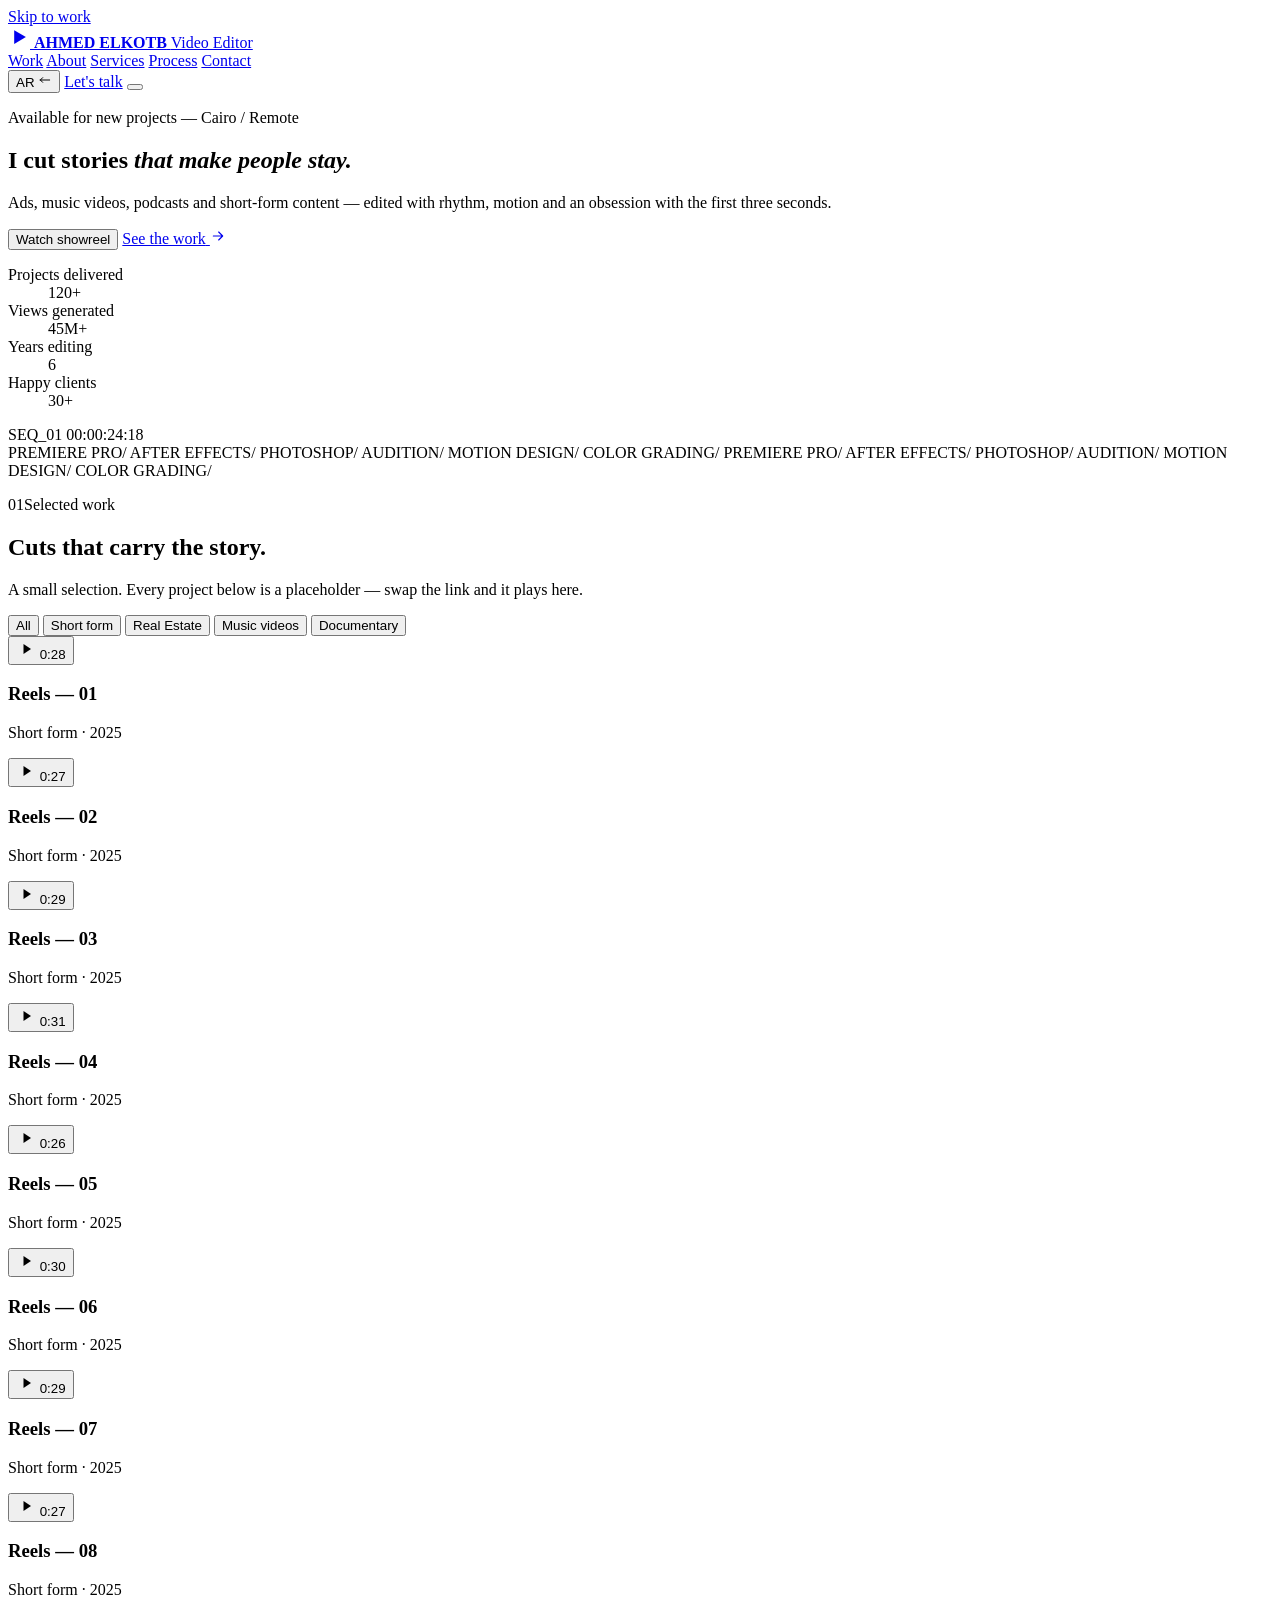
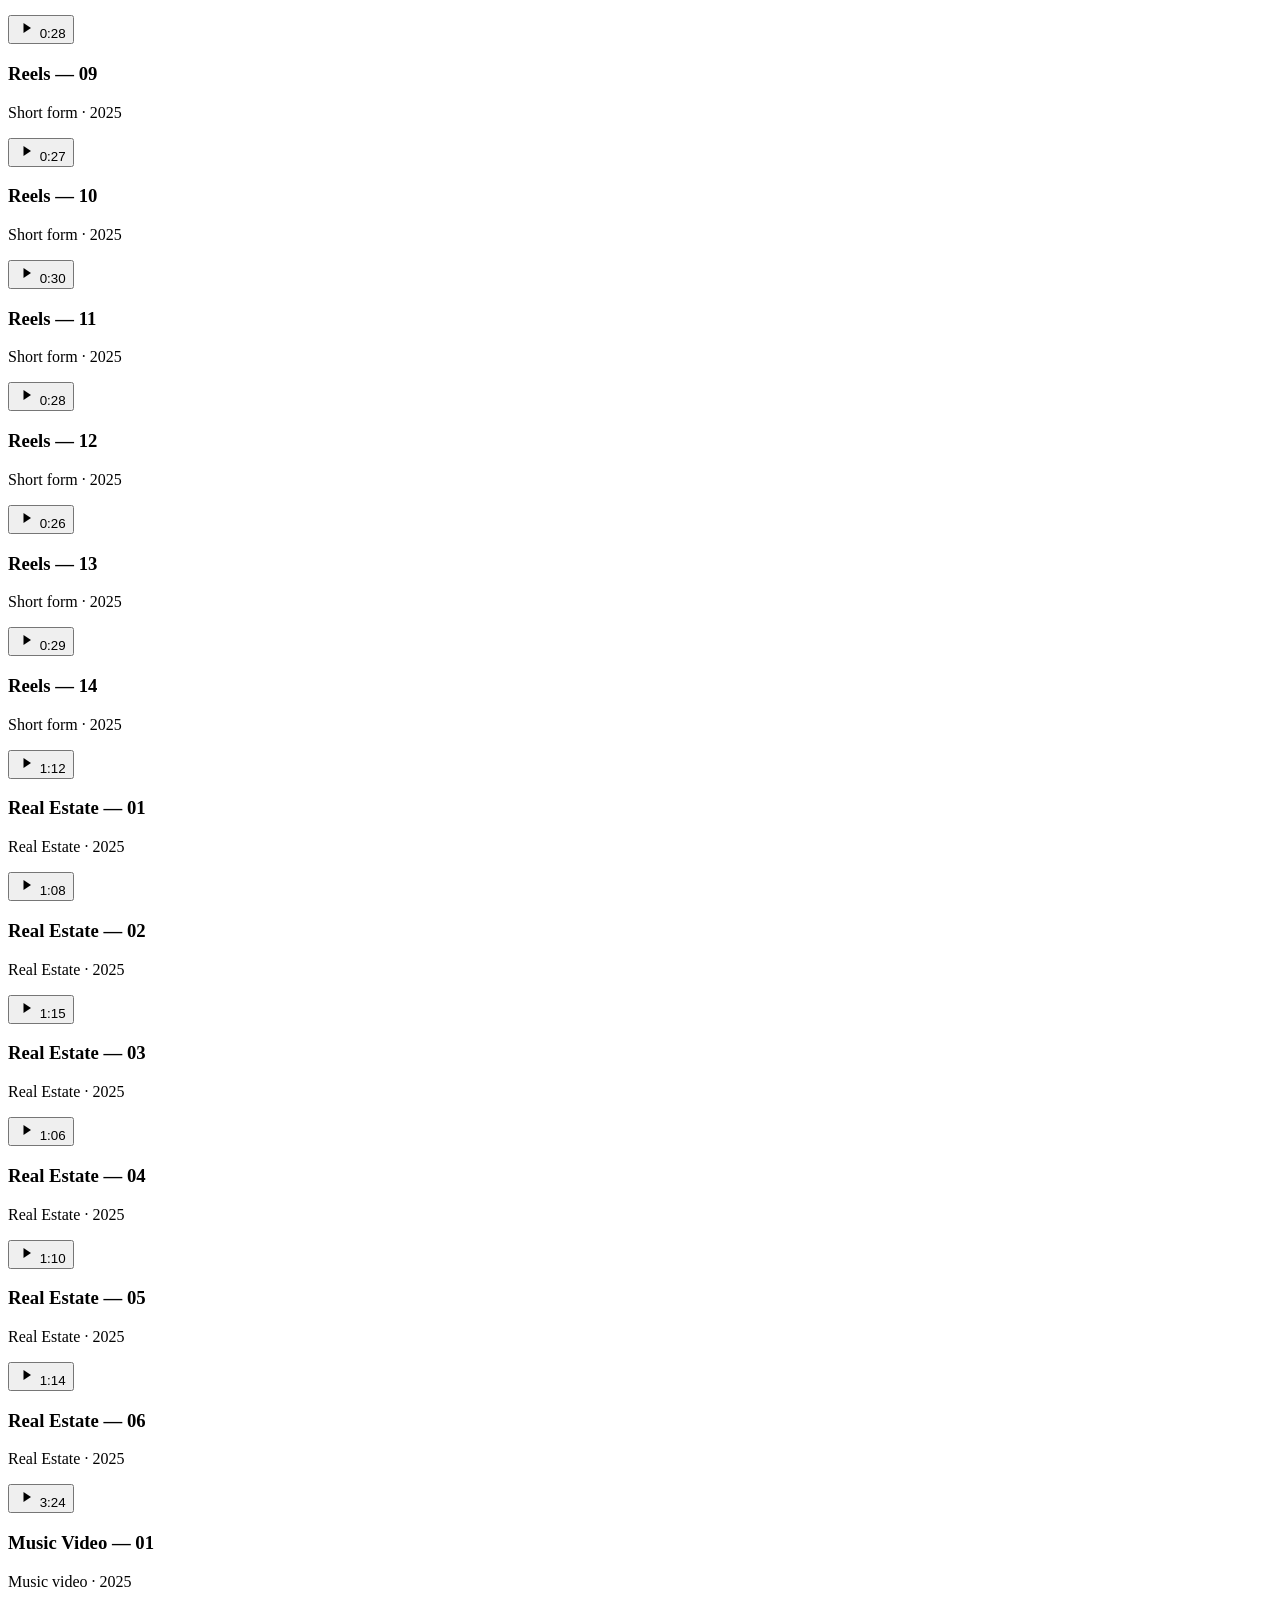
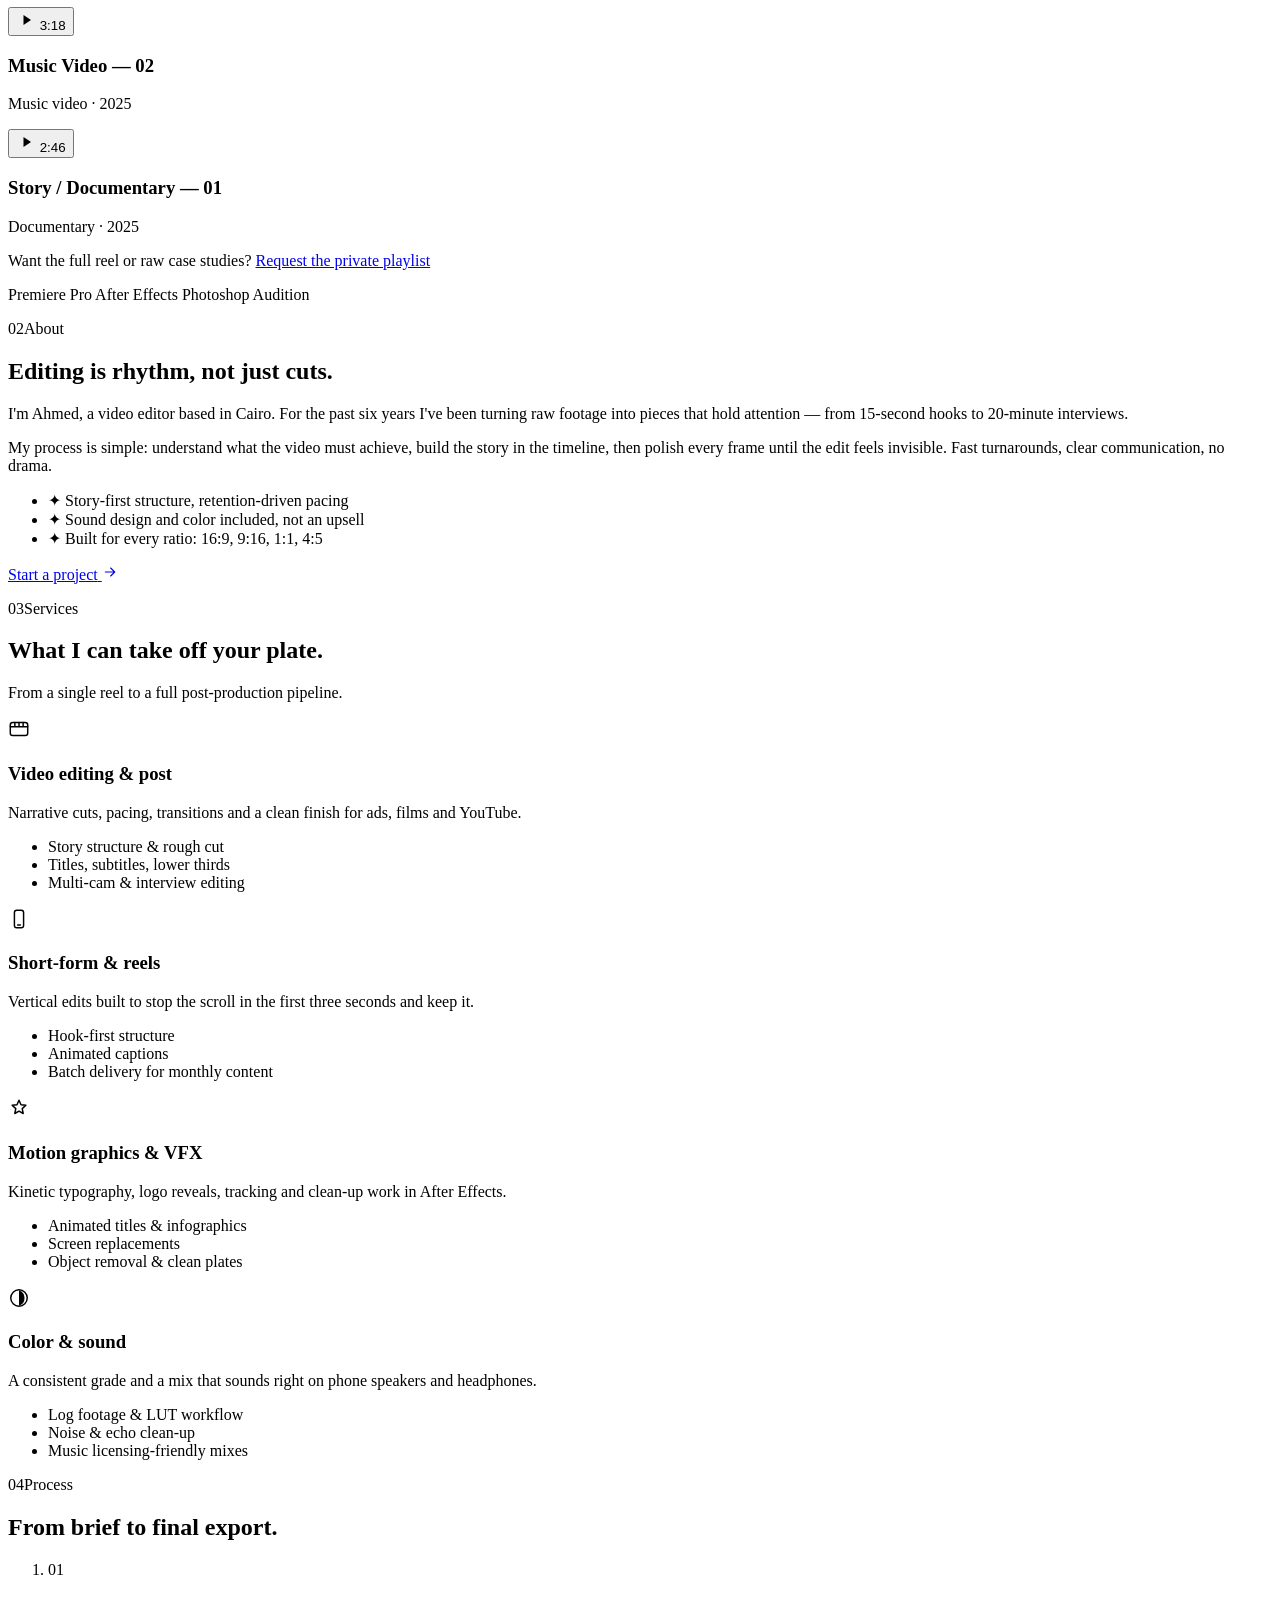
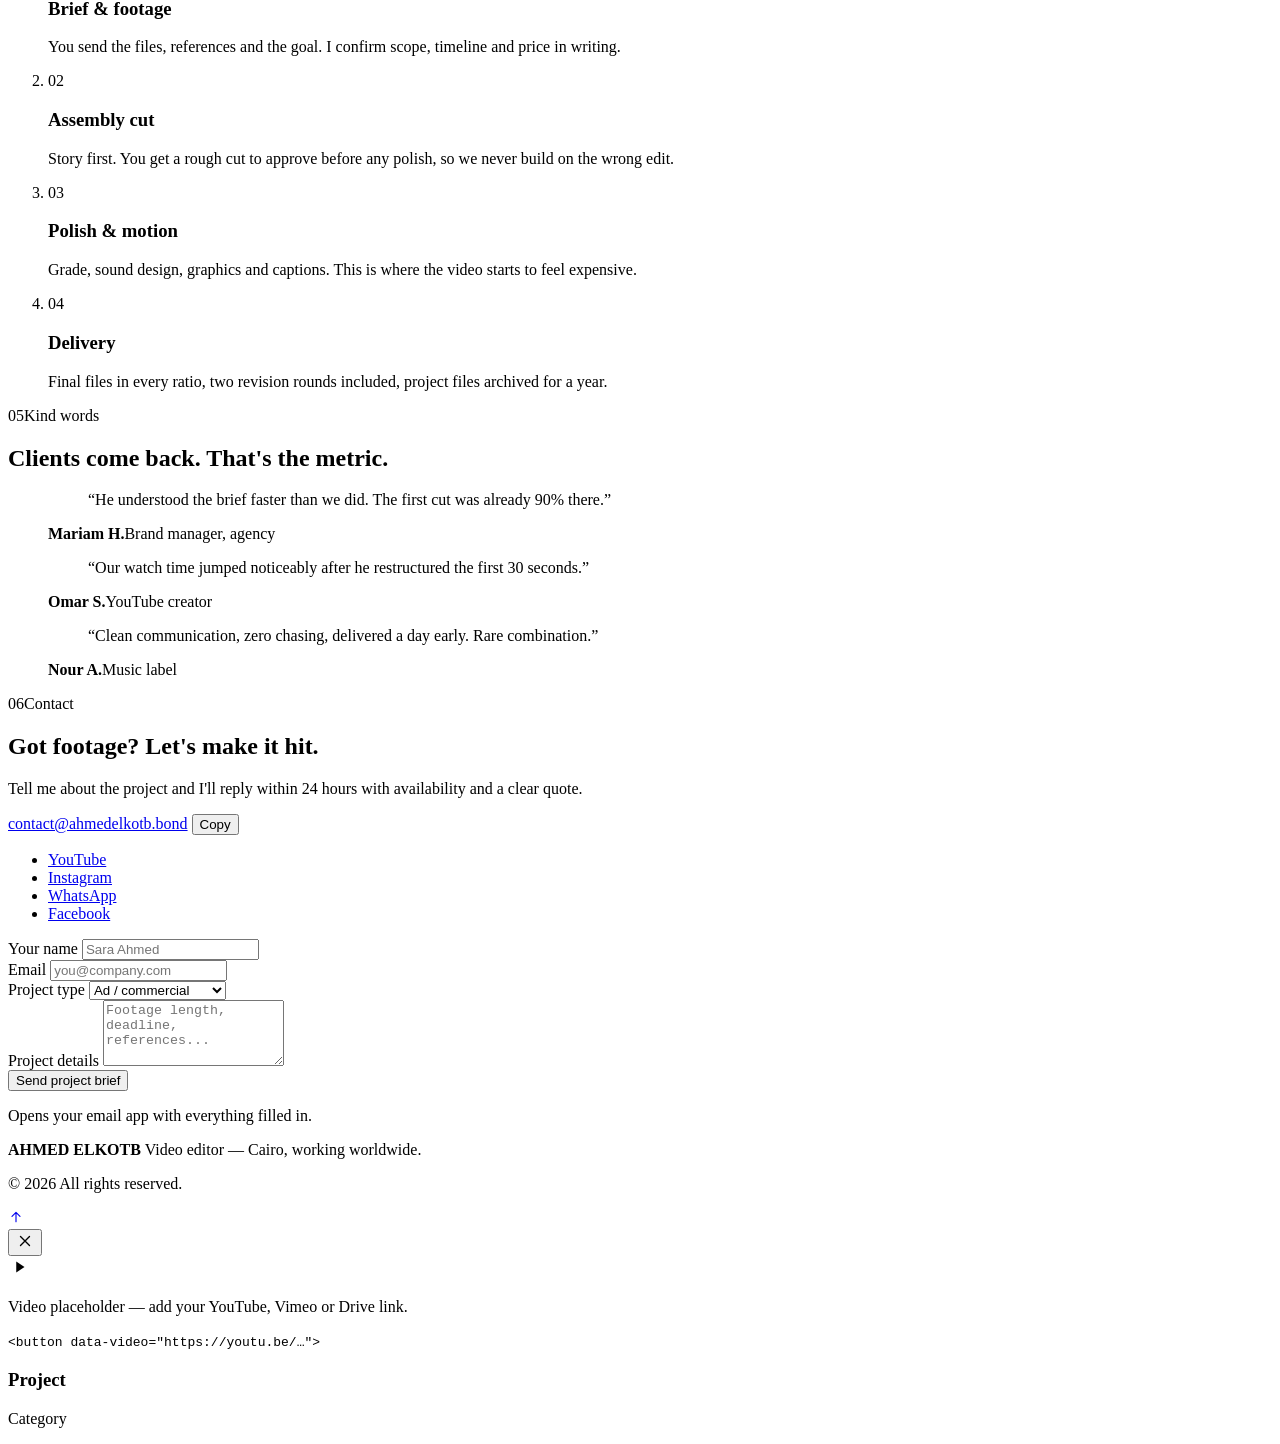
==== index.html @ 1f6d0479 "Add files via upload" ====
<!DOCTYPE html>
<html lang="en" dir="ltr">
<head>
<meta charset="UTF-8" />
<meta name="viewport" content="width=device-width, initial-scale=1" />
<title>Ahmed Elkotb — Video Editor</title>
<meta name="description" content="Portfolio of Ahmed Elkotb — video editor. Ads, music videos, podcasts and short-form content edited with rhythm and intention." />
<meta name="theme-color" content="#07070a" />

<meta property="og:type" content="website" />
<meta property="og:title" content="Ahmed Elkotb — Video Editor" />
<meta property="og:description" content="Ads, music videos, podcasts and short-form content edited with rhythm and intention." />
<meta property="og:image" content="assets/og-cover.png" />
<meta property="og:image:width" content="1200" />
<meta property="og:image:height" content="630" />
<meta name="twitter:card" content="summary_large_image" />

<link rel="icon" href="data:image/svg+xml,%3Csvg xmlns='http://www.w3.org/2000/svg' viewBox='0 0 64 64'%3E%3Crect width='64' height='64' rx='14' fill='%230b0b10'/%3E%3Cpath d='M25 18l20 14-20 14z' fill='%23ff5a1f'/%3E%3C/svg%3E" />

<link rel="preconnect" href="https://fonts.googleapis.com" />
<link rel="preconnect" href="https://fonts.gstatic.com" crossorigin />
<link href="https://fonts.googleapis.com/css2?family=Space+Grotesk:wght@400;500;600;700&family=Cairo:wght@400;600;700;900&display=swap" rel="stylesheet" />

<link rel="stylesheet" href="assets/styles.css" />
</head>
<body>

<!-- ambient layers -->
<div class="grain" aria-hidden="true"></div>
<div class="spotlight" id="spotlight" aria-hidden="true"></div>

<a class="skip-link" href="#work" data-i18n="a11y.skip">Skip to work</a>

<!-- ================= HEADER ================= -->
<header class="site-header" id="siteHeader">
  <div class="shell header-inner">
    <a href="#home" class="brand" aria-label="Ahmed Elkotb — home">
      <span class="brand__mark" aria-hidden="true">
        <svg viewBox="0 0 32 32" width="22" height="22"><path d="M9 6l17 10-17 10z" fill="currentColor"/></svg>
      </span>
      <span class="brand__text">
        <strong>AHMED ELKOTB</strong>
        <span data-i18n="brand.role">Video Editor</span>
      </span>
    </a>

    <nav class="site-nav" id="siteNav" aria-label="Main">
      <a href="#work" data-i18n="nav.work">Work</a>
      <a href="#about" data-i18n="nav.about">About</a>
      <a href="#services" data-i18n="nav.services">Services</a>
      <a href="#process" data-i18n="nav.process">Process</a>
      <a href="#contact" data-i18n="nav.contact">Contact</a>
    </nav>

    <div class="header-actions">
      <button class="lang-toggle" id="langToggle" type="button" aria-label="Switch language">
        <span class="lang-toggle__current">AR</span>
        <svg viewBox="0 0 24 24" width="14" height="14" aria-hidden="true"><path d="M4 12h16M4 12l4-4M4 12l4 4" fill="none" stroke="currentColor" stroke-width="1.7" stroke-linecap="round" stroke-linejoin="round"/></svg>
      </button>
      <a href="#contact" class="btn btn--sm btn--primary header-cta" data-i18n="nav.cta">Let's talk</a>
      <button class="menu-btn" id="menuBtn" type="button" aria-expanded="false" aria-controls="siteNav" aria-label="Menu">
        <span></span><span></span>
      </button>
    </div>
  </div>
</header>

<main>

<!-- ================= HERO ================= -->
<section class="hero" id="home">
  <div class="glow glow--a" aria-hidden="true"></div>
  <div class="glow glow--b" aria-hidden="true"></div>
  <div class="hero__grid" aria-hidden="true"></div>

  <div class="shell hero__inner">
    <p class="hero__badge" data-reveal>
      <span class="dot" aria-hidden="true"></span>
      <span data-i18n="hero.badge">Available for new projects — Cairo / Remote</span>
    </p>

    <h1 class="hero__title">
      <span class="line" data-reveal style="--d:60ms" data-i18n="hero.t1">I cut stories</span>
      <span class="line" data-reveal style="--d:160ms"><em class="grad" data-i18n="hero.t2">that make people stay.</em></span>
    </h1>

    <p class="hero__sub" data-reveal style="--d:260ms" data-i18n="hero.sub">
      Ads, music videos, podcasts and short-form content — edited with rhythm, motion and an obsession with the first three seconds.
    </p>

    <div class="hero__cta" data-reveal style="--d:340ms">
      <button class="btn btn--primary" type="button" data-open-reel data-i18n="hero.cta1">
        Watch showreel
      </button>
      <a href="#work" class="btn btn--ghost">
        <span data-i18n="hero.cta2">See the work</span>
        <svg viewBox="0 0 24 24" width="16" height="16" aria-hidden="true"><path d="M5 12h14M13 6l6 6-6 6" fill="none" stroke="currentColor" stroke-width="1.7" stroke-linecap="round" stroke-linejoin="round"/></svg>
      </a>
    </div>

    <dl class="stats" data-reveal style="--d:420ms">
      <div class="stat">
        <dt data-i18n="stats.projects">Projects delivered</dt>
        <dd>120+</dd>
      </div>
      <div class="stat">
        <dt data-i18n="stats.views">Views generated</dt>
        <dd>45M+</dd>
      </div>
      <div class="stat">
        <dt data-i18n="stats.years">Years editing</dt>
        <dd>6</dd>
      </div>
      <div class="stat">
        <dt data-i18n="stats.clients">Happy clients</dt>
        <dd>30+</dd>
      </div>
    </dl>
  </div>

  <!-- decorative timeline -->
  <div class="reel-strip" aria-hidden="true">
    <div class="reel-strip__head">
      <span class="reel-strip__dot"></span>
      <span>SEQ_01</span>
      <span class="reel-strip__time">00:00:24:18</span>
    </div>
    <div class="reel-strip__tracks">
      <div class="track">
        <span class="clip" style="--w:18%;--c:linear-gradient(90deg,#ff5a1f,#ff8a4c)"></span>
        <span class="clip" style="--w:12%;--c:linear-gradient(90deg,#2a2a33,#3a3a46)"></span>
        <span class="clip" style="--w:26%;--c:linear-gradient(90deg,#35e6ff,#2a7fff)"></span>
        <span class="clip" style="--w:9%;--c:linear-gradient(90deg,#3a3a46,#2a2a33)"></span>
        <span class="clip" style="--w:20%;--c:linear-gradient(90deg,#ff5a1f,#ffb08a)"></span>
      </div>
      <div class="track track--thin">
        <span class="clip" style="--w:34%;--c:rgba(255,255,255,.16)"></span>
        <span class="clip" style="--w:22%;--c:rgba(255,255,255,.08)"></span>
        <span class="clip" style="--w:30%;--c:rgba(255,255,255,.14)"></span>
      </div>
      <div class="playhead"></div>
    </div>
  </div>

  <div class="marquee" aria-hidden="true">
    <div class="marquee__track">
      <span>PREMIERE PRO</span><span class="sep">/</span>
      <span>AFTER EFFECTS</span><span class="sep">/</span>
      <span>PHOTOSHOP</span><span class="sep">/</span>
      <span>AUDITION</span><span class="sep">/</span>
      <span>MOTION DESIGN</span><span class="sep">/</span>
      <span>COLOR GRADING</span><span class="sep">/</span>
      <span>PREMIERE PRO</span><span class="sep">/</span>
      <span>AFTER EFFECTS</span><span class="sep">/</span>
      <span>PHOTOSHOP</span><span class="sep">/</span>
      <span>AUDITION</span><span class="sep">/</span>
      <span>MOTION DESIGN</span><span class="sep">/</span>
      <span>COLOR GRADING</span><span class="sep">/</span>
    </div>
  </div>
</section>

<!-- ================= WORK ================= -->
<section class="section" id="work">
  <div class="shell">
    <header class="section__head">
      <p class="eyebrow" data-reveal><span>01</span><span data-i18n="work.eyebrow">Selected work</span></p>
      <h2 class="section__title" data-reveal data-i18n="work.title">Cuts that carry the story.</h2>
      <p class="section__sub" data-reveal data-i18n="work.sub">
        A small selection. Every project below is a placeholder — swap the link and it plays here.
      </p>
    </header>

    <div class="filters" role="group" aria-label="Filter work" data-reveal>
      <button class="filter is-active" data-filter="all" aria-pressed="true" data-i18n="work.filter.all">All</button>
      <button class="filter" data-filter="short" aria-pressed="false" data-i18n="work.filter.short">Short form</button>
      <button class="filter" data-filter="ads" aria-pressed="false" data-i18n="work.filter.ads">Real Estate</button>
      <button class="filter" data-filter="music" aria-pressed="false" data-i18n="work.filter.music">Music videos</button>
      <button class="filter" data-filter="pod" aria-pressed="false" data-i18n="work.filter.pod">Documentary</button>
    </div>

    <div class="work-grid" id="workGrid">

      <article class="card" data-cat="short" data-reveal>
        <button class="card__media p4" type="button"
                data-open-video
                data-video="https://youtube.com/shorts/7fm2zatnq78"
                data-title-key="w4.title" data-cat-key="w4.cat" data-duration="0:28"
                aria-label="Play project">
          <span class="card__perf" aria-hidden="true"></span>
          <span class="card__play" aria-hidden="true">
            <svg viewBox="0 0 24 24" width="20" height="20"><path d="M9 6l9 6-9 6z" fill="currentColor"/></svg>
          </span>
          <span class="card__time">0:28</span>
        </button>
        <div class="card__body">
          <h3 data-i18n="w4.title">Reels — 01</h3>
          <p><span data-i18n="w4.cat">Short form</span> · 2025</p>
        </div>
      </article>

      <article class="card" data-cat="short" data-reveal>
        <button class="card__media p1" type="button"
                data-open-video
                data-video="https://youtube.com/shorts/IKEepfDUaXo"
                data-title-key="w5.title" data-cat-key="w5.cat" data-duration="0:27"
                aria-label="Play project">
          <span class="card__perf" aria-hidden="true"></span>
          <span class="card__play" aria-hidden="true">
            <svg viewBox="0 0 24 24" width="20" height="20"><path d="M9 6l9 6-9 6z" fill="currentColor"/></svg>
          </span>
          <span class="card__time">0:27</span>
        </button>
        <div class="card__body">
          <h3 data-i18n="w5.title">Reels — 02</h3>
          <p><span data-i18n="w5.cat">Short form</span> · 2025</p>
        </div>
      </article>

      <article class="card" data-cat="short" data-reveal>
        <button class="card__media p2" type="button"
                data-open-video
                data-video="https://youtube.com/shorts/M0tYHAXzVj4"
                data-title-key="w6.title" data-cat-key="w6.cat" data-duration="0:29"
                aria-label="Play project">
          <span class="card__perf" aria-hidden="true"></span>
          <span class="card__play" aria-hidden="true">
            <svg viewBox="0 0 24 24" width="20" height="20"><path d="M9 6l9 6-9 6z" fill="currentColor"/></svg>
          </span>
          <span class="card__time">0:29</span>
        </button>
        <div class="card__body">
          <h3 data-i18n="w6.title">Reels — 03</h3>
          <p><span data-i18n="w6.cat">Short form</span> · 2025</p>
        </div>
      </article>

      <article class="card" data-cat="short" data-reveal style="--d:0ms">
        <button class="card__media p3" type="button"
                data-open-video
                data-video="https://youtube.com/shorts/6KPJukLfh-o"
                data-title-key="w7.title" data-cat-key="w7.cat" data-duration="0:31"
                aria-label="Play project">
          <span class="card__perf" aria-hidden="true"></span>
          <span class="card__play" aria-hidden="true">
            <svg viewBox="0 0 24 24" width="20" height="20"><path d="M9 6l9 6-9 6z" fill="currentColor"/></svg>
          </span>
          <span class="card__time">0:31</span>
        </button>
        <div class="card__body">
          <h3 data-i18n="w7.title">Reels — 04</h3>
          <p><span data-i18n="w7.cat">Short form</span> · 2025</p>
        </div>
      </article>

      <article class="card" data-cat="short" data-reveal style="--d:40ms">
        <button class="card__media p5" type="button"
                data-open-video
                data-video="https://youtube.com/shorts/z0Wc16_cERI"
                data-title-key="w8.title" data-cat-key="w8.cat" data-duration="0:26"
                aria-label="Play project">
          <span class="card__perf" aria-hidden="true"></span>
          <span class="card__play" aria-hidden="true">
            <svg viewBox="0 0 24 24" width="20" height="20"><path d="M9 6l9 6-9 6z" fill="currentColor"/></svg>
          </span>
          <span class="card__time">0:26</span>
        </button>
        <div class="card__body">
          <h3 data-i18n="w8.title">Reels — 05</h3>
          <p><span data-i18n="w8.cat">Short form</span> · 2025</p>
        </div>
      </article>

      <article class="card" data-cat="short" data-reveal style="--d:80ms">
        <button class="card__media p6" type="button"
                data-open-video
                data-video="https://youtube.com/shorts/2pBuE3GHFC8"
                data-title-key="w9.title" data-cat-key="w9.cat" data-duration="0:30"
                aria-label="Play project">
          <span class="card__perf" aria-hidden="true"></span>
          <span class="card__play" aria-hidden="true">
            <svg viewBox="0 0 24 24" width="20" height="20"><path d="M9 6l9 6-9 6z" fill="currentColor"/></svg>
          </span>
          <span class="card__time">0:30</span>
        </button>
        <div class="card__body">
          <h3 data-i18n="w9.title">Reels — 06</h3>
          <p><span data-i18n="w9.cat">Short form</span> · 2025</p>
        </div>
      </article>

      <article class="card" data-cat="short" data-reveal style="--d:0ms">
        <button class="card__media p4" type="button"
                data-open-video
                data-video="https://youtube.com/shorts/SZSn0LHM3W4"
                data-title-key="w10.title" data-cat-key="w10.cat" data-duration="0:29"
                aria-label="Play project">
          <span class="card__perf" aria-hidden="true"></span>
          <span class="card__play" aria-hidden="true">
            <svg viewBox="0 0 24 24" width="20" height="20"><path d="M9 6l9 6-9 6z" fill="currentColor"/></svg>
          </span>
          <span class="card__time">0:29</span>
        </button>
        <div class="card__body">
          <h3 data-i18n="w10.title">Reels — 07</h3>
          <p><span data-i18n="w10.cat">Short form</span> · 2025</p>
        </div>
      </article>

      <article class="card" data-cat="short" data-reveal style="--d:40ms">
        <button class="card__media p1" type="button"
                data-open-video
                data-video="https://youtube.com/shorts/9vvmziuxYZE"
                data-title-key="w11.title" data-cat-key="w11.cat" data-duration="0:27"
                aria-label="Play project">
          <span class="card__perf" aria-hidden="true"></span>
          <span class="card__play" aria-hidden="true">
            <svg viewBox="0 0 24 24" width="20" height="20"><path d="M9 6l9 6-9 6z" fill="currentColor"/></svg>
          </span>
          <span class="card__time">0:27</span>
        </button>
        <div class="card__body">
          <h3 data-i18n="w11.title">Reels — 08</h3>
          <p><span data-i18n="w11.cat">Short form</span> · 2025</p>
        </div>
      </article>

      <article class="card" data-cat="short" data-reveal style="--d:80ms">
        <button class="card__media p2" type="button"
                data-open-video
                data-video="https://youtube.com/shorts/Beurs5v_zaw"
                data-title-key="w12.title" data-cat-key="w12.cat" data-duration="0:28"
                aria-label="Play project">
          <span class="card__perf" aria-hidden="true"></span>
          <span class="card__play" aria-hidden="true">
            <svg viewBox="0 0 24 24" width="20" height="20"><path d="M9 6l9 6-9 6z" fill="currentColor"/></svg>
          </span>
          <span class="card__time">0:28</span>
        </button>
        <div class="card__body">
          <h3 data-i18n="w12.title">Reels — 09</h3>
          <p><span data-i18n="w12.cat">Short form</span> · 2025</p>
        </div>
      </article>

      <article class="card" data-cat="short" data-reveal style="--d:0ms">
        <button class="card__media p3" type="button"
                data-open-video
                data-video="https://youtube.com/shorts/1i6YKyEMqYQ"
                data-title-key="w13.title" data-cat-key="w13.cat" data-duration="0:27"
                aria-label="Play project">
          <span class="card__perf" aria-hidden="true"></span>
          <span class="card__play" aria-hidden="true">
            <svg viewBox="0 0 24 24" width="20" height="20"><path d="M9 6l9 6-9 6z" fill="currentColor"/></svg>
          </span>
          <span class="card__time">0:27</span>
        </button>
        <div class="card__body">
          <h3 data-i18n="w13.title">Reels — 10</h3>
          <p><span data-i18n="w13.cat">Short form</span> · 2025</p>
        </div>
      </article>

      <article class="card" data-cat="short" data-reveal style="--d:40ms">
        <button class="card__media p5" type="button"
                data-open-video
                data-video="https://youtube.com/shorts/OUNqg6V-1dY"
                data-title-key="w14.title" data-cat-key="w14.cat" data-duration="0:30"
                aria-label="Play project">
          <span class="card__perf" aria-hidden="true"></span>
          <span class="card__play" aria-hidden="true">
            <svg viewBox="0 0 24 24" width="20" height="20"><path d="M9 6l9 6-9 6z" fill="currentColor"/></svg>
          </span>
          <span class="card__time">0:30</span>
        </button>
        <div class="card__body">
          <h3 data-i18n="w14.title">Reels — 11</h3>
          <p><span data-i18n="w14.cat">Short form</span> · 2025</p>
        </div>
      </article>

      <article class="card" data-cat="short" data-reveal style="--d:80ms">
        <button class="card__media p6" type="button"
                data-open-video
                data-video="https://youtube.com/shorts/6UfRbaIOGvo"
                data-title-key="w15.title" data-cat-key="w15.cat" data-duration="0:28"
                aria-label="Play project">
          <span class="card__perf" aria-hidden="true"></span>
          <span class="card__play" aria-hidden="true">
            <svg viewBox="0 0 24 24" width="20" height="20"><path d="M9 6l9 6-9 6z" fill="currentColor"/></svg>
          </span>
          <span class="card__time">0:28</span>
        </button>
        <div class="card__body">
          <h3 data-i18n="w15.title">Reels — 12</h3>
          <p><span data-i18n="w15.cat">Short form</span> · 2025</p>
        </div>
      </article>

      <article class="card" data-cat="short" data-reveal style="--d:0ms">
        <button class="card__media p4" type="button"
                data-open-video
                data-video="https://youtube.com/shorts/m_bk7VYSm6E"
                data-title-key="w16.title" data-cat-key="w16.cat" data-duration="0:26"
                aria-label="Play project">
          <span class="card__perf" aria-hidden="true"></span>
          <span class="card__play" aria-hidden="true">
            <svg viewBox="0 0 24 24" width="20" height="20"><path d="M9 6l9 6-9 6z" fill="currentColor"/></svg>
          </span>
          <span class="card__time">0:26</span>
        </button>
        <div class="card__body">
          <h3 data-i18n="w16.title">Reels — 13</h3>
          <p><span data-i18n="w16.cat">Short form</span> · 2025</p>
        </div>
      </article>

      <article class="card" data-cat="short" data-reveal style="--d:40ms">
        <button class="card__media p1" type="button"
                data-open-video
                data-video="https://youtube.com/shorts/nBewvt20Bv8"
                data-title-key="w17.title" data-cat-key="w17.cat" data-duration="0:29"
                aria-label="Play project">
          <span class="card__perf" aria-hidden="true"></span>
          <span class="card__play" aria-hidden="true">
            <svg viewBox="0 0 24 24" width="20" height="20"><path d="M9 6l9 6-9 6z" fill="currentColor"/></svg>
          </span>
          <span class="card__time">0:29</span>
        </button>
        <div class="card__body">
          <h3 data-i18n="w17.title">Reels — 14</h3>
          <p><span data-i18n="w17.cat">Short form</span> · 2025</p>
        </div>
      </article>

      <article class="card" data-cat="ads" data-reveal style="--d:120ms">
        <button class="card__media p2" type="button"
                data-open-video
                data-video="https://youtu.be/qnOgnyXI_Pc"
                data-title-key="w18.title" data-cat-key="w18.cat" data-duration="1:12"
                aria-label="Play project">
          <span class="card__perf" aria-hidden="true"></span>
          <span class="card__play" aria-hidden="true">
            <svg viewBox="0 0 24 24" width="20" height="20"><path d="M9 6l9 6-9 6z" fill="currentColor"/></svg>
          </span>
          <span class="card__time">1:12</span>
        </button>
        <div class="card__body">
          <h3 data-i18n="w18.title">Real Estate — 01</h3>
          <p><span data-i18n="w18.cat">Real Estate</span> · 2025</p>
        </div>
      </article>

      <article class="card" data-cat="ads" data-reveal>
        <button class="card__media p5" type="button"
                data-open-video
                data-video="https://youtu.be/n0ysHDA-LVY"
                data-title-key="w19.title" data-cat-key="w19.cat" data-duration="1:08"
                aria-label="Play project">
          <span class="card__perf" aria-hidden="true"></span>
          <span class="card__play" aria-hidden="true">
            <svg viewBox="0 0 24 24" width="20" height="20"><path d="M9 6l9 6-9 6z" fill="currentColor"/></svg>
          </span>
          <span class="card__time">1:08</span>
        </button>
        <div class="card__body">
          <h3 data-i18n="w19.title">Real Estate — 02</h3>
          <p><span data-i18n="w19.cat">Real Estate</span> · 2025</p>
        </div>
      </article>

      <article class="card" data-cat="ads" data-reveal style="--d:60ms">
        <button class="card__media p6" type="button"
                data-open-video
                data-video="https://youtu.be/GnjTvH4Y6xU"
                data-title-key="w20.title" data-cat-key="w20.cat" data-duration="1:15"
                aria-label="Play project">
          <span class="card__perf" aria-hidden="true"></span>
          <span class="card__play" aria-hidden="true">
            <svg viewBox="0 0 24 24" width="20" height="20"><path d="M9 6l9 6-9 6z" fill="currentColor"/></svg>
          </span>
          <span class="card__time">1:15</span>
        </button>
        <div class="card__body">
          <h3 data-i18n="w20.title">Real Estate — 03</h3>
          <p><span data-i18n="w20.cat">Real Estate</span> · 2025</p>
        </div>
      </article>

      <article class="card" data-cat="ads" data-reveal style="--d:120ms">
        <button class="card__media p3" type="button"
                data-open-video
                data-video="https://youtu.be/zARVr21b_B0"
                data-title-key="w21.title" data-cat-key="w21.cat" data-duration="1:06"
                aria-label="Play project">
          <span class="card__perf" aria-hidden="true"></span>
          <span class="card__play" aria-hidden="true">
            <svg viewBox="0 0 24 24" width="20" height="20"><path d="M9 6l9 6-9 6z" fill="currentColor"/></svg>
          </span>
          <span class="card__time">1:06</span>
        </button>
        <div class="card__body">
          <h3 data-i18n="w21.title">Real Estate — 04</h3>
          <p><span data-i18n="w21.cat">Real Estate</span> · 2025</p>
        </div>
      </article>

      <article class="card" data-cat="ads" data-reveal>
        <button class="card__media p1" type="button"
                data-open-video
                data-video="https://youtu.be/EussGkYmZRE"
                data-title-key="w22.title" data-cat-key="w22.cat" data-duration="1:10"
                aria-label="Play project">
          <span class="card__perf" aria-hidden="true"></span>
          <span class="card__play" aria-hidden="true">
            <svg viewBox="0 0 24 24" width="20" height="20"><path d="M9 6l9 6-9 6z" fill="currentColor"/></svg>
          </span>
          <span class="card__time">1:10</span>
        </button>
        <div class="card__body">
          <h3 data-i18n="w22.title">Real Estate — 05</h3>
          <p><span data-i18n="w22.cat">Real Estate</span> · 2025</p>
        </div>
      </article>

      <article class="card" data-cat="ads" data-reveal style="--d:60ms">
        <button class="card__media p2" type="button"
                data-open-video
                data-video="https://youtu.be/9Q-VFnlKj4k"
                data-title-key="w23.title" data-cat-key="w23.cat" data-duration="1:14"
                aria-label="Play project">
          <span class="card__perf" aria-hidden="true"></span>
          <span class="card__play" aria-hidden="true">
            <svg viewBox="0 0 24 24" width="20" height="20"><path d="M9 6l9 6-9 6z" fill="currentColor"/></svg>
          </span>
          <span class="card__time">1:14</span>
        </button>
        <div class="card__body">
          <h3 data-i18n="w23.title">Real Estate — 06</h3>
          <p><span data-i18n="w23.cat">Real Estate</span> · 2025</p>
        </div>
      </article>

      <article class="card" data-cat="music" data-reveal style="--d:120ms">
        <button class="card__media p5" type="button"
                data-open-video
                data-video="https://youtu.be/aKLm9KH7SA4"
                data-title-key="w24.title" data-cat-key="w24.cat" data-duration="3:24"
                aria-label="Play project">
          <span class="card__perf" aria-hidden="true"></span>
          <span class="card__play" aria-hidden="true">
            <svg viewBox="0 0 24 24" width="20" height="20"><path d="M9 6l9 6-9 6z" fill="currentColor"/></svg>
          </span>
          <span class="card__time">3:24</span>
        </button>
        <div class="card__body">
          <h3 data-i18n="w24.title">Music Video — 01</h3>
          <p><span data-i18n="w24.cat">Music video</span> · 2025</p>
        </div>
      </article>

      <article class="card" data-cat="music" data-reveal>
        <button class="card__media p6" type="button"
                data-open-video
                data-video="https://youtu.be/REU_ThPyuhE"
                data-title-key="w25.title" data-cat-key="w25.cat" data-duration="3:18"
                aria-label="Play project">
          <span class="card__perf" aria-hidden="true"></span>
          <span class="card__play" aria-hidden="true">
            <svg viewBox="0 0 24 24" width="20" height="20"><path d="M9 6l9 6-9 6z" fill="currentColor"/></svg>
          </span>
          <span class="card__time">3:18</span>
        </button>
        <div class="card__body">
          <h3 data-i18n="w25.title">Music Video — 02</h3>
          <p><span data-i18n="w25.cat">Music video</span> · 2025</p>
        </div>
      </article>

      <article class="card" data-cat="pod" data-reveal style="--d:60ms">
        <button class="card__media p3" type="button"
                data-open-video
                data-video="https://youtu.be/lhIZlzmnLRc"
                data-title-key="w26.title" data-cat-key="w26.cat" data-duration="2:46"
                aria-label="Play project">
          <span class="card__perf" aria-hidden="true"></span>
          <span class="card__play" aria-hidden="true">
            <svg viewBox="0 0 24 24" width="20" height="20"><path d="M9 6l9 6-9 6z" fill="currentColor"/></svg>
          </span>
          <span class="card__time">2:46</span>
        </button>
        <div class="card__body">
          <h3 data-i18n="w26.title">Story / Documentary — 01</h3>
          <p><span data-i18n="w26.cat">Documentary</span> · 2025</p>
        </div>
      </article>

    </div>

    <p class="work-note" data-reveal>
      <span data-i18n="work.note">Want the full reel or raw case studies?</span>
      <a href="#contact" data-i18n="work.noteLink">Request the private playlist</a>
    </p>
  </div>
</section>

<!-- ================= ABOUT ================= -->
<section class="section section--about" id="about">
  <div class="shell about">
    <div class="about__visual" data-reveal>
      <div class="portrait">
        <span class="portrait__frame" aria-hidden="true"></span>
      </div>
      <div class="about__tags">
        <span>Premiere Pro</span>
        <span>After Effects</span>
        <span>Photoshop</span>
        <span>Audition</span>
      </div>
    </div>

    <div class="about__copy">
      <p class="eyebrow" data-reveal><span>02</span><span data-i18n="about.eyebrow">About</span></p>
      <h2 class="section__title" data-reveal data-i18n="about.title">Editing is rhythm, not just cuts.</h2>
      <p data-reveal data-i18n="about.p1">
        I'm Ahmed, a video editor based in Cairo. For the past six years I've been turning raw footage into
        pieces that hold attention — from 15-second hooks to 20-minute interviews.
      </p>
      <p data-reveal data-i18n="about.p2">
        My process is simple: understand what the video must achieve, build the story in the timeline, then
        polish every frame until the edit feels invisible. Fast turnarounds, clear communication, no drama.
      </p>

      <ul class="about__list" data-reveal>
        <li><span aria-hidden="true">✦</span> <span data-i18n="about.li1">Story-first structure, retention-driven pacing</span></li>
        <li><span aria-hidden="true">✦</span> <span data-i18n="about.li2">Sound design and color included, not an upsell</span></li>
        <li><span aria-hidden="true">✦</span> <span data-i18n="about.li3">Built for every ratio: 16:9, 9:16, 1:1, 4:5</span></li>
      </ul>

      <a href="#contact" class="btn btn--ghost" data-reveal>
        <span data-i18n="about.cta">Start a project</span>
        <svg viewBox="0 0 24 24" width="16" height="16" aria-hidden="true"><path d="M5 12h14M13 6l6 6-6 6" fill="none" stroke="currentColor" stroke-width="1.7" stroke-linecap="round" stroke-linejoin="round"/></svg>
      </a>
    </div>
  </div>
</section>

<!-- ================= SERVICES ================= -->
<section class="section" id="services">
  <div class="shell">
    <header class="section__head">
      <p class="eyebrow" data-reveal><span>03</span><span data-i18n="services.eyebrow">Services</span></p>
      <h2 class="section__title" data-reveal data-i18n="services.title">What I can take off your plate.</h2>
      <p class="section__sub" data-reveal data-i18n="services.sub">From a single reel to a full post-production pipeline.</p>
    </header>

    <div class="services">
      <article class="service" data-reveal>
        <span class="service__icon" aria-hidden="true">
          <svg viewBox="0 0 24 24" width="22" height="22" fill="none" stroke="currentColor" stroke-width="1.6" stroke-linecap="round" stroke-linejoin="round"><rect x="2.5" y="5" width="19" height="14" rx="2.5"/><path d="M2.5 9.5h19M7.5 5v4.5M12 5v4.5M16.5 5v4.5"/></svg>
        </span>
        <h3 data-i18n="sv1.title">Video editing &amp; post</h3>
        <p data-i18n="sv1.desc">Narrative cuts, pacing, transitions and a clean finish for ads, films and YouTube.</p>
        <ul>
          <li data-i18n="sv1.b1">Story structure &amp; rough cut</li>
          <li data-i18n="sv1.b2">Titles, subtitles, lower thirds</li>
          <li data-i18n="sv1.b3">Multi-cam &amp; interview editing</li>
        </ul>
      </article>

      <article class="service" data-reveal style="--d:70ms">
        <span class="service__icon" aria-hidden="true">
          <svg viewBox="0 0 24 24" width="22" height="22" fill="none" stroke="currentColor" stroke-width="1.6" stroke-linecap="round" stroke-linejoin="round"><rect x="7" y="2.5" width="10" height="19" rx="2.5"/><path d="M10.5 18.5h3"/></svg>
        </span>
        <h3 data-i18n="sv2.title">Short-form &amp; reels</h3>
        <p data-i18n="sv2.desc">Vertical edits built to stop the scroll in the first three seconds and keep it.</p>
        <ul>
          <li data-i18n="sv2.b1">Hook-first structure</li>
          <li data-i18n="sv2.b2">Animated captions</li>
          <li data-i18n="sv2.b3">Batch delivery for monthly content</li>
        </ul>
      </article>

      <article class="service" data-reveal style="--d:140ms">
        <span class="service__icon" aria-hidden="true">
          <svg viewBox="0 0 24 24" width="22" height="22" fill="none" stroke="currentColor" stroke-width="1.6" stroke-linecap="round" stroke-linejoin="round"><path d="M12 3.5l2.2 4.9 5.3.6-4 3.7 1.1 5.3L12 15.4l-4.6 2.6 1.1-5.3-4-3.7 5.3-.6z"/></svg>
        </span>
        <h3 data-i18n="sv3.title">Motion graphics &amp; VFX</h3>
        <p data-i18n="sv3.desc">Kinetic typography, logo reveals, tracking and clean-up work in After Effects.</p>
        <ul>
          <li data-i18n="sv3.b1">Animated titles &amp; infographics</li>
          <li data-i18n="sv3.b2">Screen replacements</li>
          <li data-i18n="sv3.b3">Object removal &amp; clean plates</li>
        </ul>
      </article>

      <article class="service" data-reveal style="--d:210ms">
        <span class="service__icon" aria-hidden="true">
          <svg viewBox="0 0 24 24" width="22" height="22" fill="none" stroke="currentColor" stroke-width="1.6" stroke-linecap="round" stroke-linejoin="round"><circle cx="12" cy="12" r="9"/><path d="M12 3.5a9 9 0 010 17z" fill="currentColor" stroke="none"/></svg>
        </span>
        <h3 data-i18n="sv4.title">Color &amp; sound</h3>
        <p data-i18n="sv4.desc">A consistent grade and a mix that sounds right on phone speakers and headphones.</p>
        <ul>
          <li data-i18n="sv4.b1">Log footage &amp; LUT workflow</li>
          <li data-i18n="sv4.b2">Noise &amp; echo clean-up</li>
          <li data-i18n="sv4.b3">Music licensing-friendly mixes</li>
        </ul>
      </article>
    </div>
  </div>
</section>

<!-- ================= PROCESS ================= -->
<section class="section section--process" id="process">
  <div class="shell">
    <header class="section__head">
      <p class="eyebrow" data-reveal><span>04</span><span data-i18n="process.eyebrow">Process</span></p>
      <h2 class="section__title" data-reveal data-i18n="process.title">From brief to final export.</h2>
    </header>

    <ol class="steps">
      <li class="step" data-reveal>
        <span class="step__num">01</span>
        <h3 data-i18n="st1.title">Brief &amp; footage</h3>
        <p data-i18n="st1.desc">You send the files, references and the goal. I confirm scope, timeline and price in writing.</p>
      </li>
      <li class="step" data-reveal style="--d:80ms">
        <span class="step__num">02</span>
        <h3 data-i18n="st2.title">Assembly cut</h3>
        <p data-i18n="st2.desc">Story first. You get a rough cut to approve before any polish, so we never build on the wrong edit.</p>
      </li>
      <li class="step" data-reveal style="--d:160ms">
        <span class="step__num">03</span>
        <h3 data-i18n="st3.title">Polish &amp; motion</h3>
        <p data-i18n="st3.desc">Grade, sound design, graphics and captions. This is where the video starts to feel expensive.</p>
      </li>
      <li class="step" data-reveal style="--d:240ms">
        <span class="step__num">04</span>
        <h3 data-i18n="st4.title">Delivery</h3>
        <p data-i18n="st4.desc">Final files in every ratio, two revision rounds included, project files archived for a year.</p>
      </li>
    </ol>
  </div>
</section>

<!-- ================= TESTIMONIALS ================= -->
<section class="section" id="testimonials">
  <div class="shell">
    <header class="section__head">
      <p class="eyebrow" data-reveal><span>05</span><span data-i18n="testi.eyebrow">Kind words</span></p>
      <h2 class="section__title" data-reveal data-i18n="testi.title">Clients come back. That's the metric.</h2>
    </header>

    <div class="quotes">
      <figure class="quote" data-reveal>
        <blockquote data-i18n="q1.quote">“He understood the brief faster than we did. The first cut was already 90% there.”</blockquote>
        <figcaption><strong data-i18n="q1.name">Mariam H.</strong><span data-i18n="q1.role">Brand manager, agency</span></figcaption>
      </figure>
      <figure class="quote" data-reveal style="--d:80ms">
        <blockquote data-i18n="q2.quote">“Our watch time jumped noticeably after he restructured the first 30 seconds.”</blockquote>
        <figcaption><strong data-i18n="q2.name">Omar S.</strong><span data-i18n="q2.role">YouTube creator</span></figcaption>
      </figure>
      <figure class="quote" data-reveal style="--d:160ms">
        <blockquote data-i18n="q3.quote">“Clean communication, zero chasing, delivered a day early. Rare combination.”</blockquote>
        <figcaption><strong data-i18n="q3.name">Nour A.</strong><span data-i18n="q3.role">Music label</span></figcaption>
      </figure>
    </div>
  </div>
</section>

<!-- ================= CONTACT ================= -->
<section class="section section--contact" id="contact">
  <div class="glow glow--c" aria-hidden="true"></div>
  <div class="shell contact">
    <div class="contact__intro">
      <p class="eyebrow" data-reveal><span>06</span><span data-i18n="contact.eyebrow">Contact</span></p>
      <h2 class="contact__title" data-reveal data-i18n="contact.title">Got footage? Let's make it hit.</h2>
      <p data-reveal data-i18n="contact.sub">
        Tell me about the project and I'll reply within 24 hours with availability and a clear quote.
      </p>

      <div class="contact__direct" data-reveal>
        <a class="contact__mail" href="mailto:contact@ahmedelkotb.bond">contact@ahmedelkotb.bond</a>
        <button class="copy-btn" id="copyMail" type="button" data-i18n="contact.copy">Copy</button>
      </div>

      <ul class="socials" data-reveal>
        <li><a href="https://www.youtube.com/@AhmedElkotb-j5y" target="_self" rel="noopener">YouTube</a></li>
        <li><a href="https://www.instagram.com/ahmed_el_kotb/" target="_self" rel="noopener">Instagram</a></li>
        <li><a href="https://wa.me/message/DFEHPZK4O2J6P1" target="_self" rel="noopener">WhatsApp</a></li>
        <li><a href="https://web.facebook.com/ahmedvideoeditor/?_rdc=1&_rdr#" target="_self" rel="noopener">Facebook</a></li>
      </ul>
    </div>

    <form class="contact__form" id="contactForm" novalidate data-reveal>
      <div class="field">
        <label for="fName" data-i18n="form.name">Your name</label>
        <input id="fName" name="name" type="text" required autocomplete="name" data-i18n-ph="form.namePh" placeholder="Sara Ahmed" />
      </div>
      <div class="field">
        <label for="fEmail" data-i18n="form.email">Email</label>
        <input id="fEmail" name="email" type="email" required autocomplete="email" data-i18n-ph="form.emailPh" placeholder="you@company.com" />
      </div>
      <div class="field">
        <label for="fType" data-i18n="form.type">Project type</label>
        <select id="fType" name="type">
          <option data-i18n="form.type1">Ad / commercial</option>
          <option data-i18n="form.type2">Music video</option>
          <option data-i18n="form.type3">Podcast / long form</option>
          <option data-i18n="form.type4">Short-form content</option>
          <option data-i18n="form.type5">Something else</option>
        </select>
      </div>
      <div class="field field--full">
        <label for="fMsg" data-i18n="form.msg">Project details</label>
        <textarea id="fMsg" name="message" rows="4" required data-i18n-ph="form.msgPh" placeholder="Footage length, deadline, references..."></textarea>
      </div>
      <div class="field--full form-foot">
        <button class="btn btn--primary" type="submit" data-i18n="form.send">Send project brief</button>
        <p class="form-hint" data-i18n="form.hint">Opens your email app with everything filled in.</p>
      </div>
    </form>
  </div>
</section>

</main>

<footer class="site-footer">
  <div class="shell footer-inner">
    <div class="footer-brand">
      <strong>AHMED ELKOTB</strong>
      <span data-i18n="footer.tag">Video editor — Cairo, working worldwide.</span>
    </div>
    <p class="footer-copy">© <span id="year">2026</span> <span data-i18n="footer.rights">All rights reserved.</span></p>
    <a href="#home" class="to-top" aria-label="Back to top">
      <svg viewBox="0 0 24 24" width="16" height="16" aria-hidden="true"><path d="M12 19V5M6 11l6-6 6 6" fill="none" stroke="currentColor" stroke-width="1.7" stroke-linecap="round" stroke-linejoin="round"/></svg>
    </a>
  </div>
</footer>

<!-- ================= VIDEO MODAL ================= -->
<div class="modal" id="videoModal" role="dialog" aria-modal="true" aria-labelledby="modalTitle" aria-hidden="true">
  <div class="modal__backdrop" data-close-modal></div>
  <div class="modal__panel" role="document">
    <button class="modal__close" type="button" data-close-modal aria-label="Close">
      <svg viewBox="0 0 24 24" width="18" height="18" aria-hidden="true"><path d="M6 6l12 12M18 6L6 18" fill="none" stroke="currentColor" stroke-width="1.8" stroke-linecap="round"/></svg>
    </button>
    <div class="modal__video" id="modalVideo">
      <div class="modal__placeholder">
        <span class="modal__playring" aria-hidden="true">
          <svg viewBox="0 0 24 24" width="22" height="22"><path d="M9 6l9 6-9 6z" fill="currentColor"/></svg>
        </span>
        <p data-i18n="modal.placeholder">Video placeholder — add your YouTube, Vimeo or Drive link.</p>
        <code>&lt;button data-video="https://youtu.be/…"&gt;</code>
      </div>
    </div>
    <div class="modal__meta">
      <h3 id="modalTitle">Project</h3>
      <p id="modalCat">Category</p>
    </div>
  </div>
</div>

<div class="toast" id="toast" role="status" aria-live="polite"></div>

<script src="assets/app.js"></script>
</body>
</html>
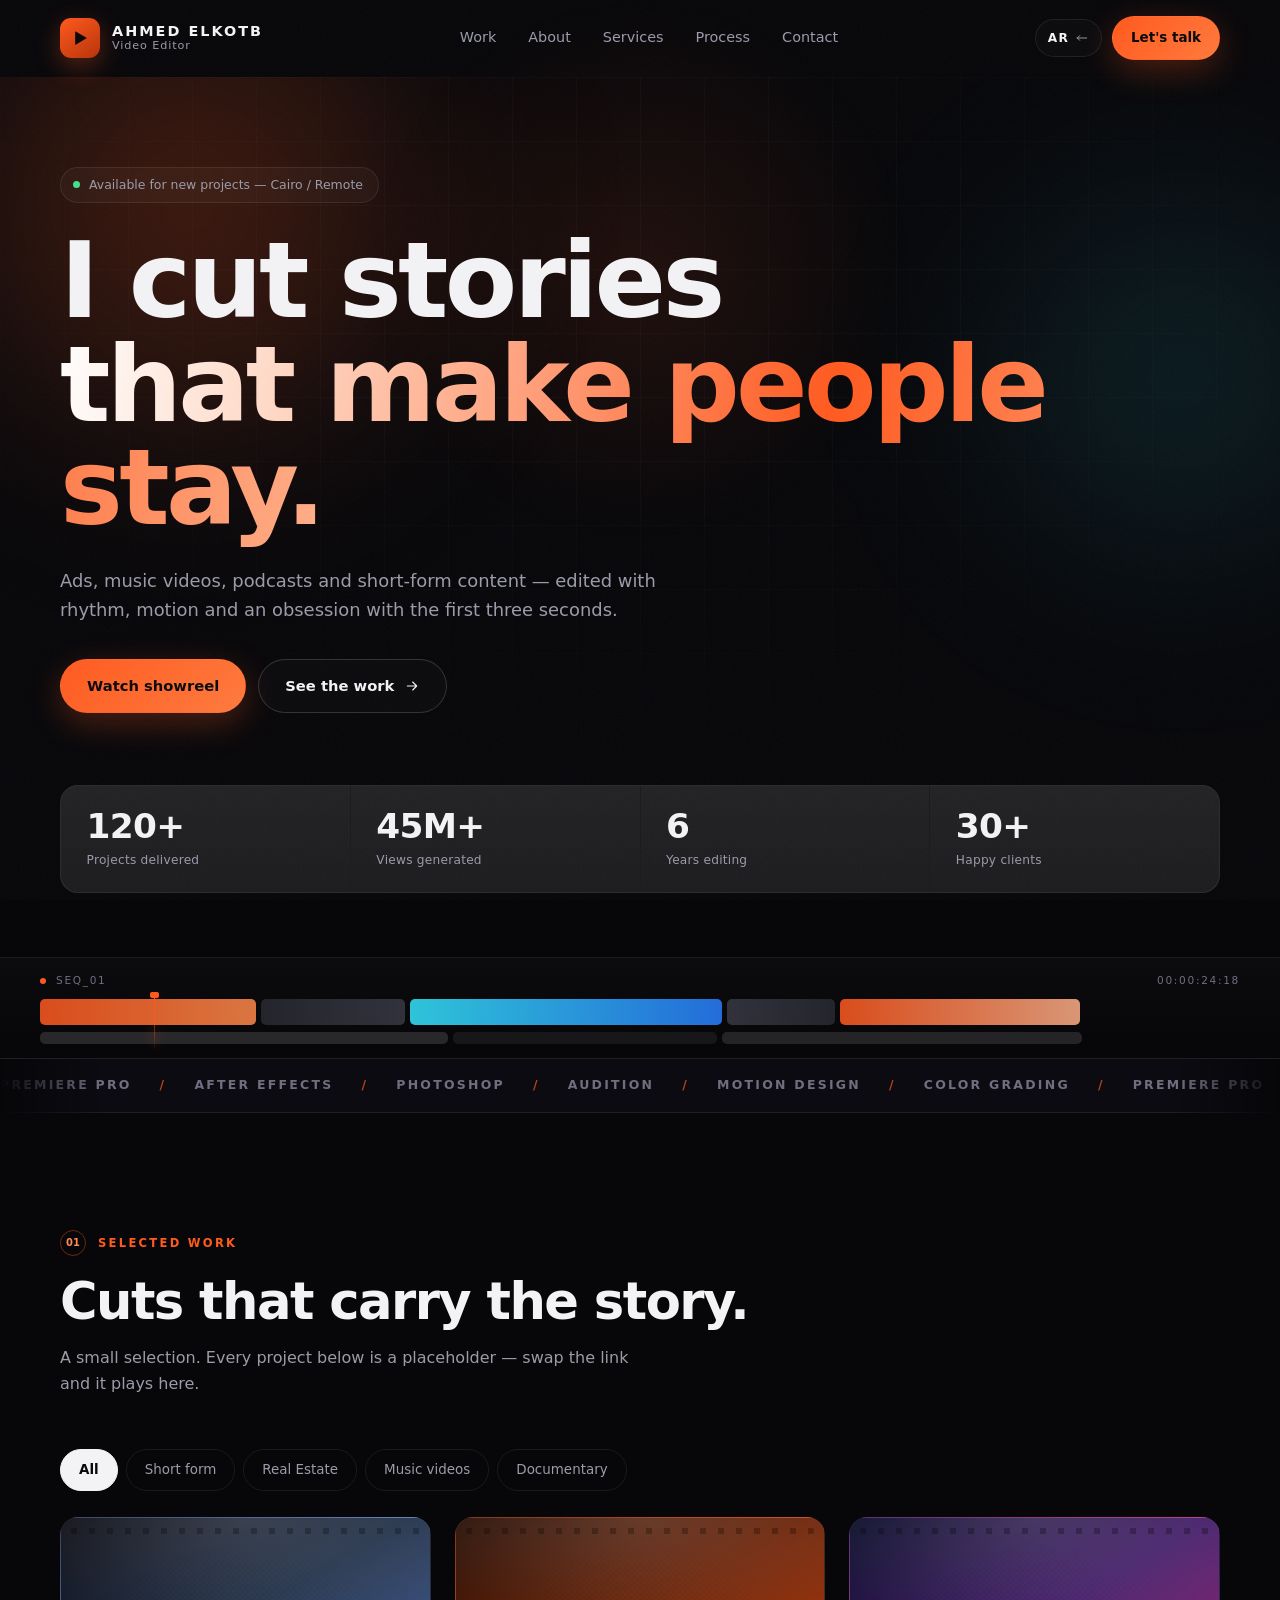
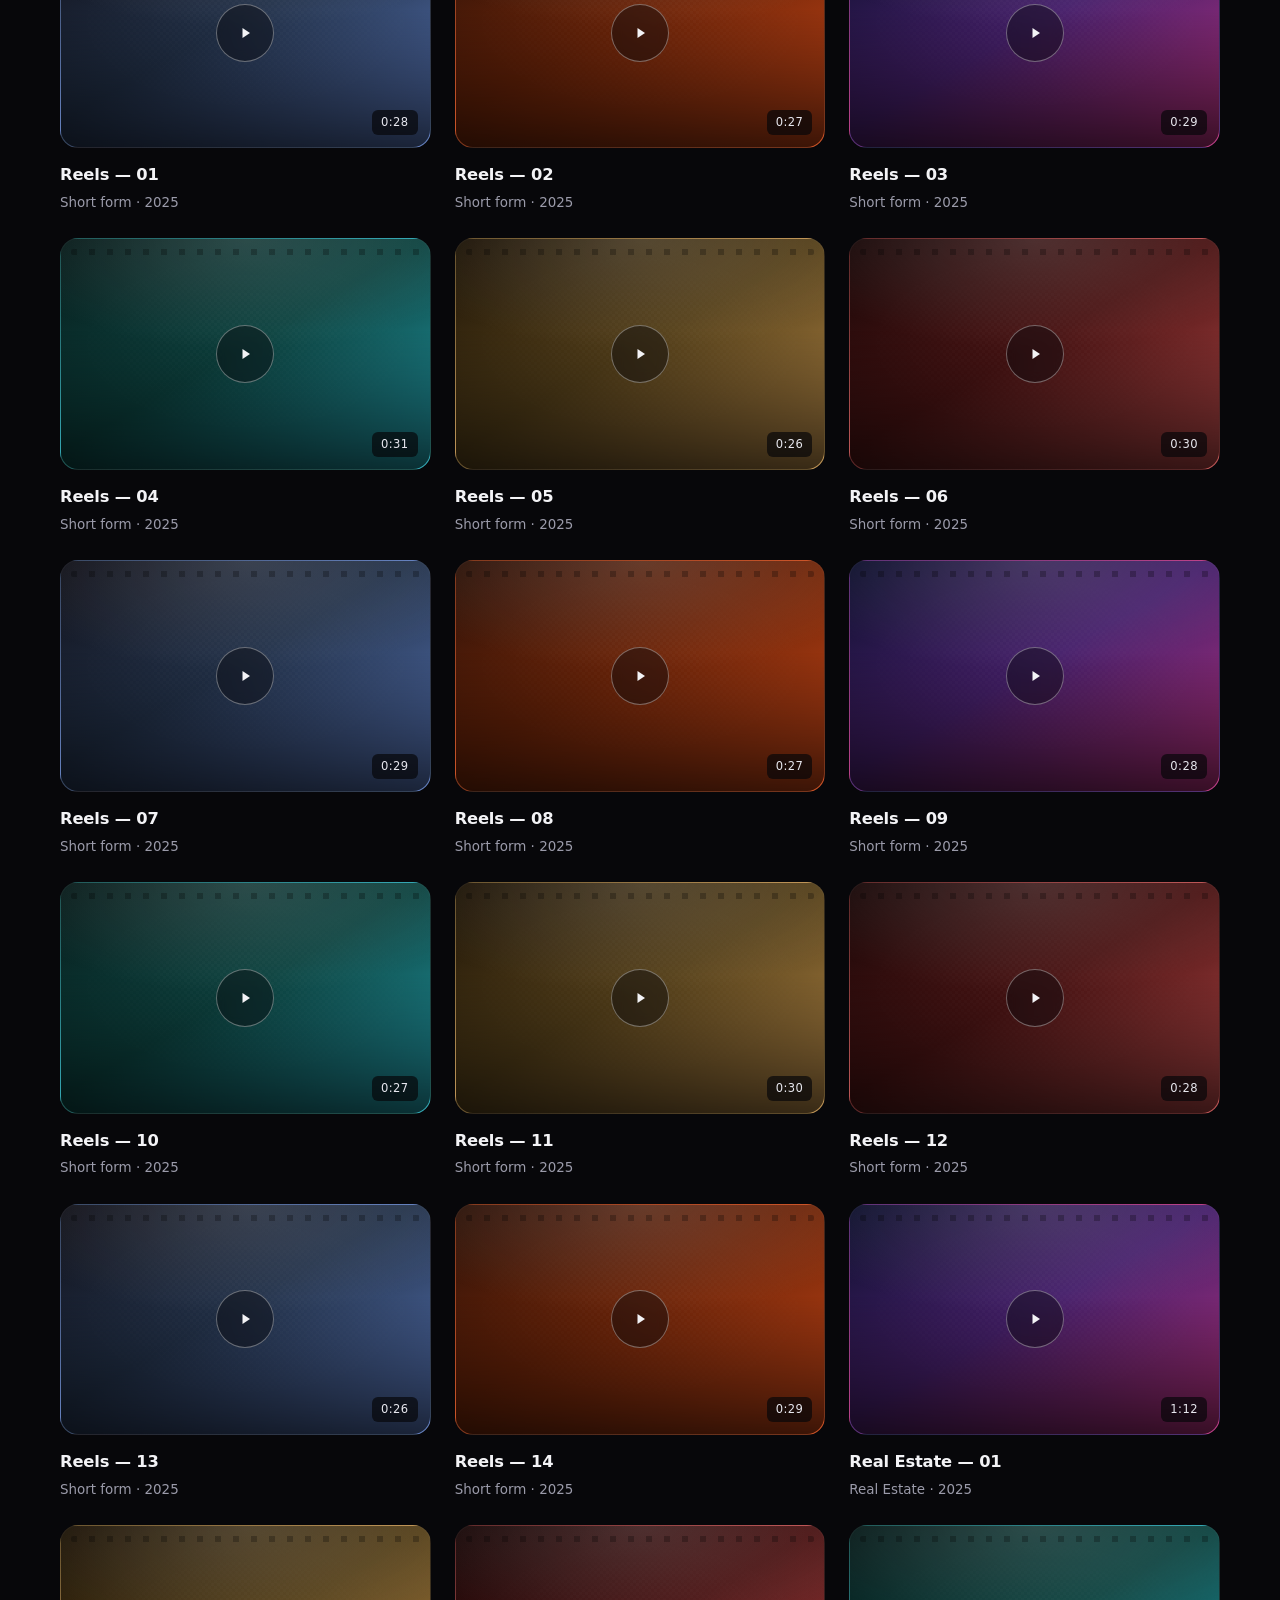
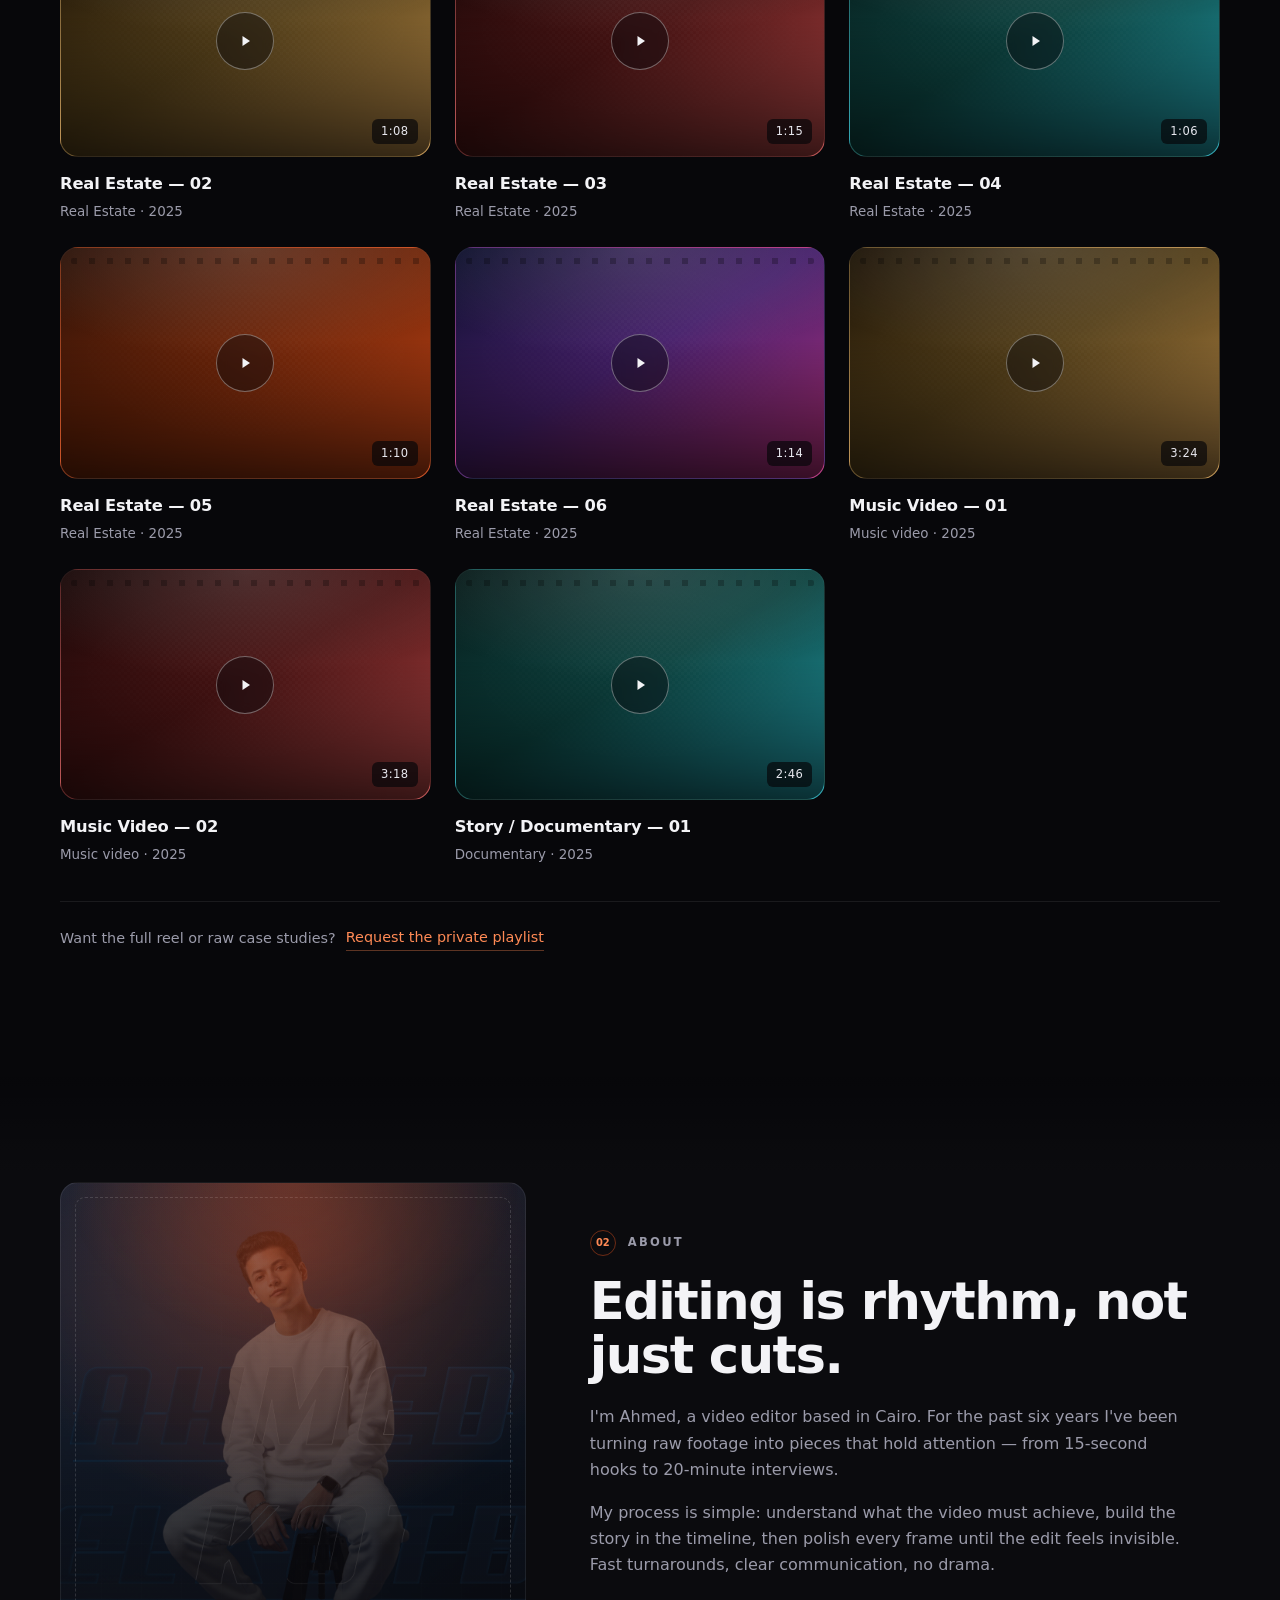
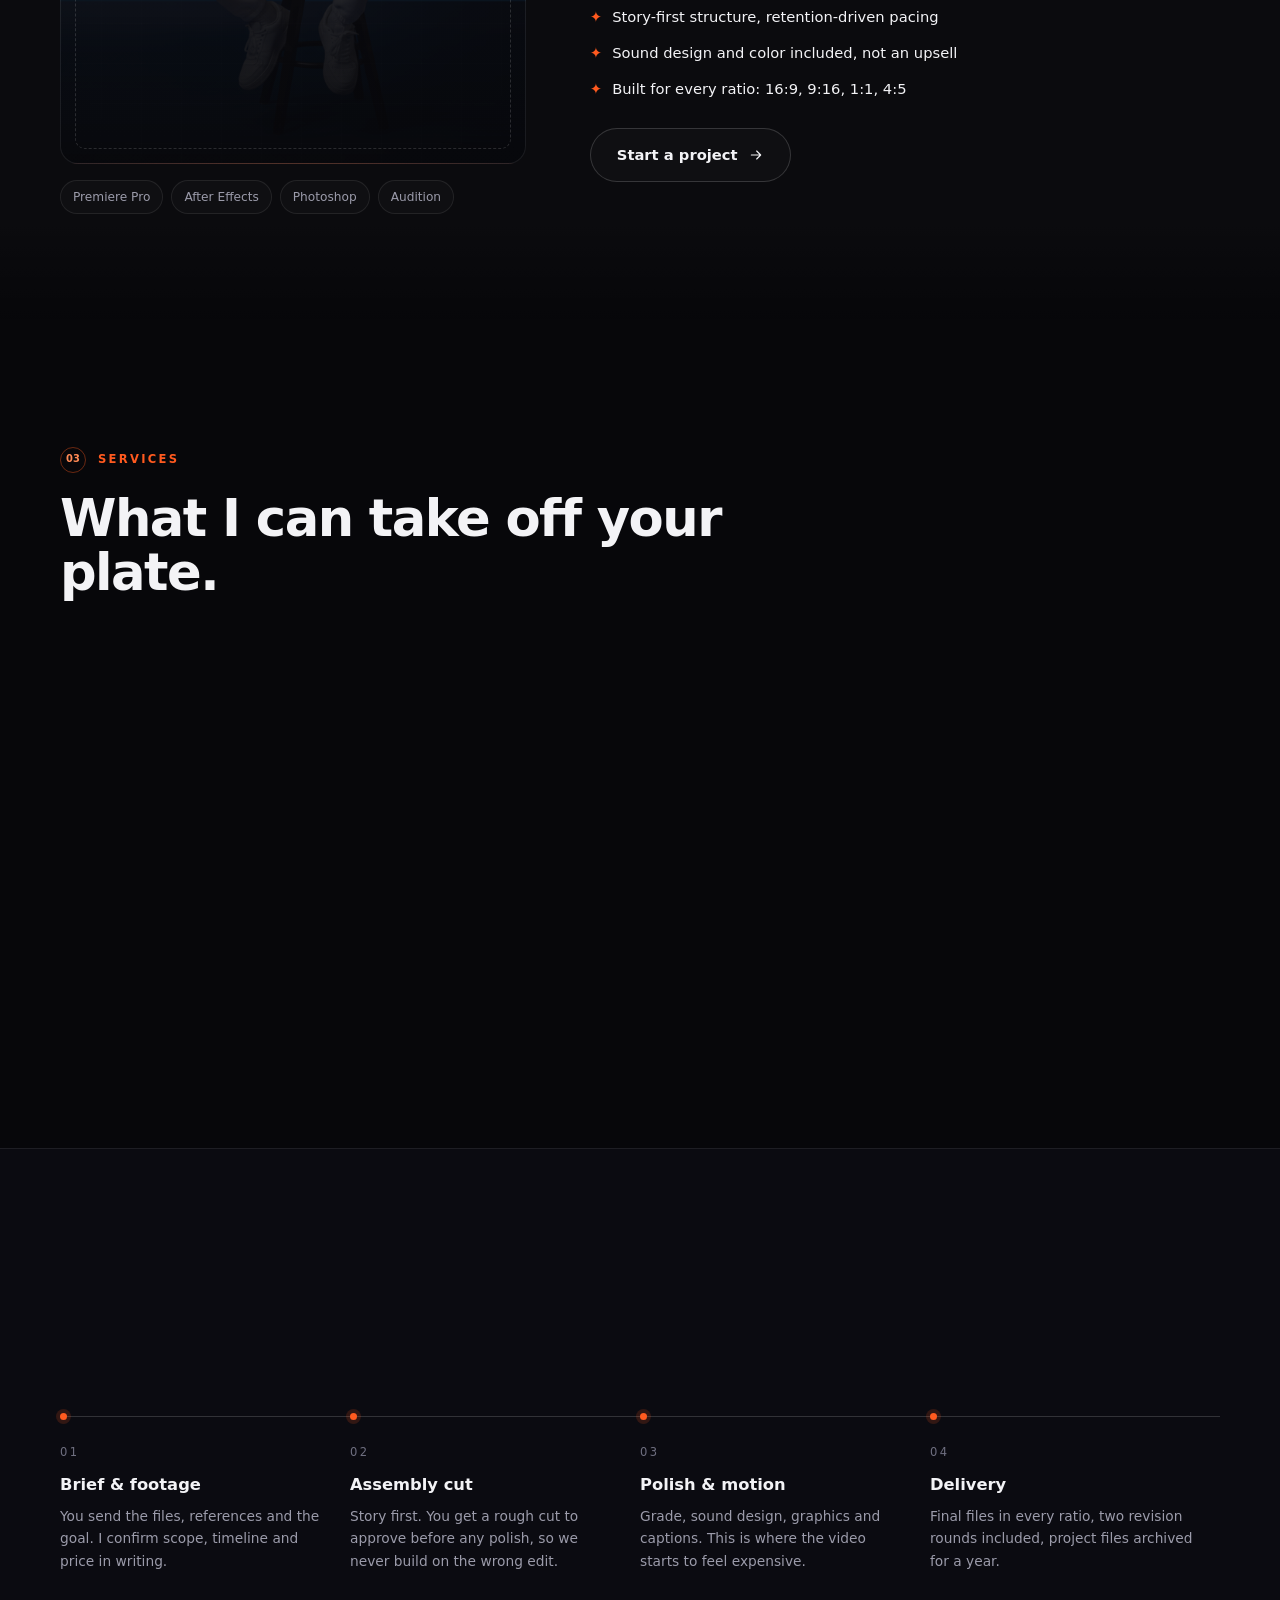
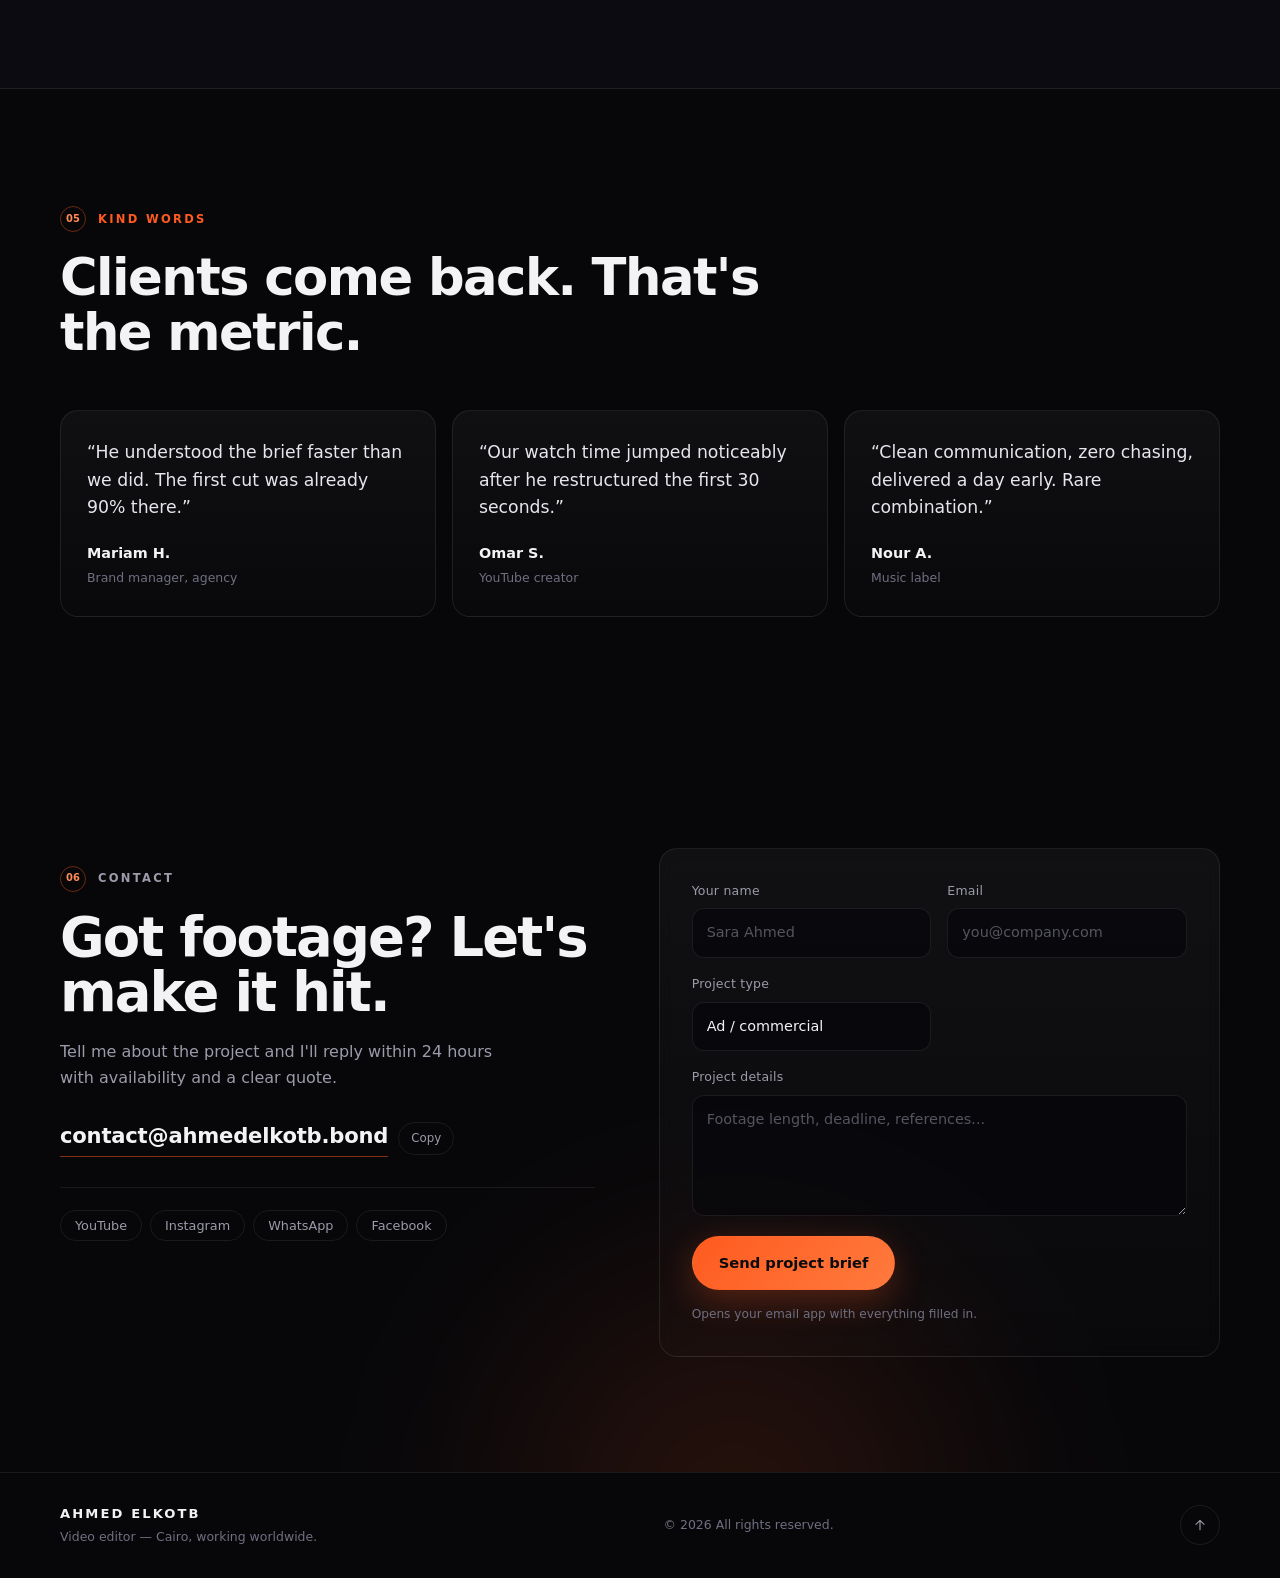
==== commit deced2ae: "Update index.html" ====
--- a/index.html
+++ b/index.html
@@ -3,7 +3,7 @@
 <head>
 <meta charset="UTF-8" />
 <meta name="viewport" content="width=device-width, initial-scale=1" />
-<title>Ahmed Elkotb — Video Editor</title>
+<title>Ahmed Elkotb - Video Editor</title>
 <meta name="description" content="Portfolio of Ahmed Elkotb — video editor. Ads, music videos, podcasts and short-form content edited with rhythm and intention." />
 <meta name="theme-color" content="#07070a" />
 
--- a/assets/styles.css
+++ b/assets/styles.css
@@ -0,0 +1,1259 @@
+/* =========================================================
+   Ahmed Wagdy — Video Editor Portfolio
+   Cinematic dark / neon theme
+   ========================================================= */
+
+*, *::before, *::after { box-sizing: border-box; }
+
+:root {
+  --bg: #07070a;
+  --bg-soft: #0b0b11;
+  --surface: #101017;
+  --surface-2: #15151d;
+  --line: rgba(255, 255, 255, 0.08);
+  --line-strong: rgba(255, 255, 255, 0.16);
+  --txt: #f3f3f6;
+  --muted: #9b9baa;
+  --muted-2: #6f6f80;
+  --accent: #ff5a1f;
+  --accent-soft: #ff8a55;
+  --cyan: #35e6ff;
+  --glow: rgba(255, 90, 31, 0.35);
+
+  --shell: 1240px;
+  --radius: 18px;
+  --radius-sm: 12px;
+
+  --font-latin: "Space Grotesk", ui-sans-serif, system-ui, -apple-system, "Segoe UI", sans-serif;
+  --font-arabic: "Cairo", "Segoe UI", Tahoma, sans-serif;
+
+  --ease: cubic-bezier(0.22, 1, 0.36, 1);
+}
+
+html[lang="ar"] {
+  --font-base: var(--font-arabic);
+}
+html[lang="ar"] body {
+  font-family: var(--font-arabic);
+  letter-spacing: 0;
+}
+html[lang="ar"] .hero__title,
+html[lang="ar"] .section__title,
+html[lang="ar"] .contact__title {
+  letter-spacing: 0;
+  line-height: 1.25;
+}
+html[lang="ar"] .brand__text strong,
+html[lang="ar"] .eyebrow {
+  letter-spacing: 0.04em;
+}
+
+html { scroll-behavior: smooth; }
+
+body {
+  margin: 0;
+  background: var(--bg);
+  color: var(--txt);
+  font-family: var(--font-latin);
+  font-size: 16px;
+  line-height: 1.65;
+  -webkit-font-smoothing: antialiased;
+  overflow-x: hidden;
+}
+
+img, svg { display: block; max-width: 100%; }
+a { color: inherit; text-decoration: none; }
+button { font: inherit; color: inherit; cursor: pointer; }
+ul, ol { list-style: none; margin: 0; padding: 0; }
+h1, h2, h3, p, dl, dd, figure, blockquote { margin: 0; }
+
+::selection { background: var(--accent); color: #0a0a0c; }
+
+::-webkit-scrollbar { width: 10px; }
+::-webkit-scrollbar-track { background: #08080c; }
+::-webkit-scrollbar-thumb { background: #24242e; border-radius: 99px; }
+::-webkit-scrollbar-thumb:hover { background: #34343f; }
+
+:focus-visible {
+  outline: 2px solid var(--accent);
+  outline-offset: 3px;
+  border-radius: 4px;
+}
+
+.shell {
+  width: 100%;
+  max-width: var(--shell);
+  margin-inline: auto;
+  padding-inline: clamp(18px, 4vw, 40px);
+}
+
+.skip-link {
+  position: fixed;
+  inset-block-start: -100px;
+  inset-inline-start: 16px;
+  z-index: 200;
+  background: var(--accent);
+  color: #0a0a0c;
+  padding: 10px 16px;
+  border-radius: 8px;
+  font-weight: 600;
+  transition: inset-block-start 0.2s;
+}
+.skip-link:focus { inset-block-start: 16px; }
+
+/* ---------- ambient ---------- */
+.grain {
+  position: fixed;
+  inset: 0;
+  z-index: 1;
+  pointer-events: none;
+  opacity: 0.035;
+  background-image: url("data:image/svg+xml,%3Csvg xmlns='http://www.w3.org/2000/svg' width='140' height='140'%3E%3Cfilter id='n'%3E%3CfeTurbulence type='fractalNoise' baseFrequency='0.85' numOctaves='3'/%3E%3C/filter%3E%3Crect width='140' height='140' filter='url(%23n)'/%3E%3C/svg%3E");
+}
+
+.spotlight {
+  position: fixed;
+  inset: 0;
+  z-index: 0;
+  pointer-events: none;
+  opacity: 0;
+  transition: opacity 0.6s;
+  background: radial-gradient(420px circle at var(--mx, 50%) var(--my, 30%), rgba(255, 90, 31, 0.10), transparent 65%);
+}
+body.has-pointer .spotlight { opacity: 1; }
+
+.glow {
+  position: absolute;
+  border-radius: 50%;
+  filter: blur(90px);
+  pointer-events: none;
+  z-index: 0;
+}
+.glow--a {
+  width: 620px; height: 620px;
+  background: radial-gradient(circle, rgba(255, 90, 31, 0.30), transparent 70%);
+  inset-block-start: -180px;
+  inset-inline-start: -120px;
+}
+.glow--b {
+  width: 520px; height: 520px;
+  background: radial-gradient(circle, rgba(53, 230, 255, 0.14), transparent 70%);
+  inset-block-start: 40px;
+  inset-inline-end: -160px;
+}
+.glow--c {
+  width: 700px; height: 700px;
+  background: radial-gradient(circle, rgba(255, 90, 31, 0.16), transparent 70%);
+  inset-block-end: -380px;
+  inset-inline-start: 30%;
+}
+
+/* ---------- header ---------- */
+.site-header {
+  position: sticky;
+  top: 0;
+  z-index: 90;
+  border-block-end: 1px solid transparent;
+  transition: background 0.35s, border-color 0.35s, backdrop-filter 0.35s;
+}
+.site-header.is-scrolled {
+  background: rgba(7, 7, 10, 0.78);
+  backdrop-filter: blur(14px);
+  -webkit-backdrop-filter: blur(14px);
+  border-block-end-color: var(--line);
+}
+
+.header-inner {
+  display: flex;
+  align-items: center;
+  gap: 24px;
+  min-height: 76px;
+}
+
+.brand {
+  display: flex;
+  align-items: center;
+  gap: 12px;
+  flex-shrink: 0;
+}
+.brand__mark {
+  display: grid;
+  place-items: center;
+  width: 40px; height: 40px;
+  border-radius: 11px;
+  background: linear-gradient(145deg, var(--accent), #b8340b);
+  color: #0a0a0c;
+  box-shadow: 0 8px 26px rgba(255, 90, 31, 0.32);
+}
+.brand__text { display: flex; flex-direction: column; line-height: 1.1; }
+.brand__text strong { font-size: 0.9rem; letter-spacing: 0.14em; font-weight: 700; }
+.brand__text span { font-size: 0.7rem; color: var(--muted); letter-spacing: 0.08em; }
+
+.site-nav {
+  display: flex;
+  gap: 4px;
+  margin-inline: auto;
+}
+.site-nav a {
+  position: relative;
+  padding: 8px 14px;
+  border-radius: 99px;
+  font-size: 0.9rem;
+  color: var(--muted);
+  transition: color 0.25s, background 0.25s;
+}
+.site-nav a:hover { color: var(--txt); background: rgba(255, 255, 255, 0.05); }
+
+.header-actions { display: flex; align-items: center; gap: 10px; flex-shrink: 0; }
+
+.lang-toggle {
+  display: inline-flex;
+  align-items: center;
+  gap: 6px;
+  padding: 8px 12px;
+  border-radius: 99px;
+  border: 1px solid var(--line);
+  background: rgba(255, 255, 255, 0.02);
+  font-size: 0.76rem;
+  font-weight: 700;
+  letter-spacing: 0.1em;
+  transition: border-color 0.25s, background 0.25s, color 0.25s;
+}
+.lang-toggle:hover { border-color: var(--line-strong); background: rgba(255, 255, 255, 0.06); }
+.lang-toggle svg { opacity: 0.6; }
+html[dir="rtl"] .lang-toggle svg { transform: scaleX(-1); }
+
+.menu-btn {
+  display: none;
+  width: 42px; height: 42px;
+  border: 1px solid var(--line);
+  border-radius: 11px;
+  background: transparent;
+  position: relative;
+}
+.menu-btn span {
+  position: absolute;
+  inset-inline: 11px;
+  height: 1.6px;
+  background: var(--txt);
+  border-radius: 2px;
+  transition: transform 0.3s var(--ease), opacity 0.3s;
+}
+.menu-btn span:first-child { top: 16px; }
+.menu-btn span:last-child { bottom: 16px; }
+.menu-btn[aria-expanded="true"] span:first-child { transform: translateY(4.5px) rotate(45deg); }
+.menu-btn[aria-expanded="true"] span:last-child { transform: translateY(-4.5px) rotate(-45deg); }
+
+/* ---------- buttons ---------- */
+.btn {
+  display: inline-flex;
+  align-items: center;
+  justify-content: center;
+  gap: 10px;
+  padding: 14px 26px;
+  border-radius: 99px;
+  border: 1px solid transparent;
+  font-size: 0.92rem;
+  font-weight: 600;
+  white-space: nowrap;
+  transition: transform 0.25s var(--ease), box-shadow 0.3s, background 0.25s, border-color 0.25s, color 0.25s;
+}
+.btn svg { transition: transform 0.3s var(--ease); }
+.btn:hover svg { transform: translateX(3px); }
+html[dir="rtl"] .btn:hover svg { transform: translateX(-3px) scaleX(-1); }
+html[dir="rtl"] .btn svg { transform: scaleX(-1); }
+
+.btn--primary {
+  background: linear-gradient(135deg, var(--accent), #ff7a3d);
+  color: #0b0b0e;
+  box-shadow: 0 10px 34px rgba(255, 90, 31, 0.28);
+}
+.btn--primary:hover {
+  transform: translateY(-2px);
+  box-shadow: 0 16px 44px rgba(255, 90, 31, 0.42);
+}
+.btn--ghost {
+  border-color: var(--line-strong);
+  color: var(--txt);
+  background: rgba(255, 255, 255, 0.02);
+}
+.btn--ghost:hover {
+  background: rgba(255, 255, 255, 0.07);
+  border-color: rgba(255, 255, 255, 0.3);
+  transform: translateY(-2px);
+}
+.btn--sm { padding: 10px 18px; font-size: 0.84rem; }
+
+/* ---------- hero ---------- */
+.hero {
+  position: relative;
+  padding-block: clamp(48px, 7vw, 96px) 0;
+  overflow: clip;
+  isolation: isolate;
+}
+.hero__grid {
+  position: absolute;
+  inset: 0;
+  z-index: -1;
+  background-image:
+    linear-gradient(rgba(255, 255, 255, 0.035) 1px, transparent 1px),
+    linear-gradient(90deg, rgba(255, 255, 255, 0.035) 1px, transparent 1px);
+  background-size: 64px 64px;
+  mask-image: radial-gradient(ellipse 90% 70% at 50% 20%, #000 30%, transparent 75%);
+  -webkit-mask-image: radial-gradient(ellipse 90% 70% at 50% 20%, #000 30%, transparent 75%);
+  opacity: 0.7;
+}
+.hero__inner { position: relative; z-index: 2; }
+
+.hero__badge {
+  display: inline-flex;
+  align-items: center;
+  gap: 9px;
+  padding: 7px 15px 7px 12px;
+  border: 1px solid var(--line);
+  border-radius: 99px;
+  background: rgba(255, 255, 255, 0.03);
+  font-size: 0.78rem;
+  color: var(--muted);
+  margin-block-end: 26px;
+}
+html[dir="rtl"] .hero__badge { padding: 7px 12px 7px 15px; }
+.dot {
+  width: 7px; height: 7px;
+  border-radius: 50%;
+  background: #45e08a;
+  box-shadow: 0 0 0 0 rgba(69, 224, 138, 0.6);
+  animation: pulse 2.4s infinite;
+  flex-shrink: 0;
+}
+@keyframes pulse {
+  0% { box-shadow: 0 0 0 0 rgba(69, 224, 138, 0.5); }
+  70% { box-shadow: 0 0 0 9px rgba(69, 224, 138, 0); }
+  100% { box-shadow: 0 0 0 0 rgba(69, 224, 138, 0); }
+}
+
+.hero__title {
+  font-size: clamp(2.85rem, 8.4vw, 6.6rem);
+  line-height: 0.98;
+  letter-spacing: -0.035em;
+  font-weight: 700;
+  max-width: 16ch;
+}
+.hero__title .line { display: block; }
+.grad {
+  font-style: normal;
+  background: linear-gradient(100deg, #fff 0%, #ffd9c6 18%, var(--accent) 62%, #ffb08a 100%);
+  -webkit-background-clip: text;
+  background-clip: text;
+  color: transparent;
+}
+html[lang="ar"] .hero__title { max-width: 20ch; font-weight: 800; }
+
+.hero__sub {
+  margin-block-start: 26px;
+  max-width: 56ch;
+  color: var(--muted);
+  font-size: clamp(1rem, 1.4vw, 1.12rem);
+}
+
+.hero__cta {
+  display: flex;
+  flex-wrap: wrap;
+  gap: 12px;
+  margin-block-start: 34px;
+}
+
+.stats {
+  display: grid;
+  grid-template-columns: repeat(4, minmax(0, 1fr));
+  gap: 1px;
+  margin-block: clamp(44px, 6vw, 72px) 0;
+  border: 1px solid var(--line);
+  border-radius: var(--radius);
+  background: var(--line);
+  overflow: hidden;
+}
+.stat {
+  padding: 22px clamp(14px, 2vw, 26px);
+  background: linear-gradient(180deg, rgba(255, 255, 255, 0.035), rgba(255, 255, 255, 0.008));
+  display: flex;
+  flex-direction: column-reverse;
+  gap: 4px;
+}
+.stat dd {
+  font-size: clamp(1.5rem, 3vw, 2.15rem);
+  font-weight: 700;
+  letter-spacing: -0.02em;
+  line-height: 1.1;
+}
+.stat dt {
+  font-size: 0.76rem;
+  color: var(--muted);
+  letter-spacing: 0.02em;
+}
+
+/* decorative timeline */
+.reel-strip {
+  position: relative;
+  z-index: 2;
+  margin-block-start: clamp(40px, 6vw, 64px);
+  border-block: 1px solid var(--line);
+  background: linear-gradient(180deg, rgba(255, 255, 255, 0.024), transparent);
+  padding-block: 14px;
+  overflow: hidden;
+}
+.reel-strip__head {
+  display: flex;
+  align-items: center;
+  gap: 10px;
+  padding-inline: clamp(18px, 4vw, 40px);
+  margin-block-end: 10px;
+  font-size: 0.66rem;
+  letter-spacing: 0.16em;
+  color: var(--muted-2);
+}
+.reel-strip__dot {
+  width: 6px; height: 6px;
+  border-radius: 50%;
+  background: var(--accent);
+}
+.reel-strip__time { margin-inline-start: auto; font-variant-numeric: tabular-nums; }
+
+.reel-strip__tracks {
+  position: relative;
+  padding-inline: clamp(18px, 4vw, 40px);
+  display: grid;
+  gap: 7px;
+}
+.track { display: flex; gap: 5px; height: 26px; }
+.track--thin { height: 12px; }
+.clip {
+  display: block;
+  width: var(--w);
+  border-radius: 5px;
+  background: var(--c);
+  opacity: 0.85;
+  transform-origin: left center;
+  animation: clipIn 0.9s var(--ease) both;
+}
+html[dir="rtl"] .clip { transform-origin: right center; }
+@keyframes clipIn {
+  from { transform: scaleX(0.2); opacity: 0; }
+  to { transform: scaleX(1); opacity: 0.85; }
+}
+.playhead {
+  position: absolute;
+  inset-block: -4px;
+  inset-inline-start: 12%;
+  width: 1.5px;
+  background: linear-gradient(180deg, var(--accent), rgba(255, 90, 31, 0.1));
+  box-shadow: 0 0 12px rgba(255, 90, 31, 0.7);
+  animation: playhead 9s linear infinite;
+}
+.playhead::before {
+  content: "";
+  position: absolute;
+  inset-block-start: -3px;
+  inset-inline-start: -4px;
+  width: 9px; height: 6px;
+  border-radius: 2px;
+  background: var(--accent);
+}
+@keyframes playhead {
+  0% { inset-inline-start: 6%; opacity: 0; }
+  8% { opacity: 1; }
+  92% { opacity: 1; }
+  100% { inset-inline-start: 92%; opacity: 0; }
+}
+
+/* marquee */
+.marquee {
+  overflow: hidden;
+  border-block-end: 1px solid var(--line);
+  background: var(--bg-soft);
+  padding-block: 16px;
+  mask-image: linear-gradient(90deg, transparent, #000 8%, #000 92%, transparent);
+  -webkit-mask-image: linear-gradient(90deg, transparent, #000 8%, #000 92%, transparent);
+}
+.marquee__track {
+  display: flex;
+  align-items: center;
+  gap: 28px;
+  width: max-content;
+  animation: marquee 34s linear infinite;
+  font-size: 0.78rem;
+  letter-spacing: 0.18em;
+  color: var(--muted-2);
+  font-weight: 600;
+}
+.marquee:hover .marquee__track { animation-play-state: paused; }
+.marquee__track .sep { color: var(--accent); opacity: 0.7; }
+@keyframes marquee {
+  from { transform: translateX(0); }
+  to { transform: translateX(-50%); }
+}
+html[dir="rtl"] .marquee__track { animation-name: marqueeRtl; }
+@keyframes marqueeRtl {
+  from { transform: translateX(0); }
+  to { transform: translateX(50%); }
+}
+
+/* ---------- sections ---------- */
+.section {
+  position: relative;
+  padding-block: clamp(70px, 9vw, 130px);
+}
+.section--about { background: linear-gradient(180deg, transparent, rgba(255, 255, 255, 0.018) 12%, rgba(255, 255, 255, 0.018) 88%, transparent); }
+
+.section__head { max-width: 760px; margin-block-end: clamp(34px, 4vw, 52px); }
+
+.eyebrow {
+  display: inline-flex;
+  align-items: center;
+  gap: 12px;
+  font-size: 0.72rem;
+  letter-spacing: 0.2em;
+  text-transform: uppercase;
+  color: var(--accent);
+  font-weight: 600;
+  margin-block-end: 18px;
+}
+.eyebrow span:first-child {
+  display: inline-grid;
+  place-items: center;
+  width: 26px; height: 26px;
+  border: 1px solid rgba(255, 90, 31, 0.4);
+  border-radius: 50%;
+  font-size: 0.62rem;
+  letter-spacing: 0;
+  color: var(--accent-soft);
+}
+html[lang="ar"] .eyebrow { text-transform: none; letter-spacing: 0.06em; }
+
+.section__title {
+  font-size: clamp(1.85rem, 4.6vw, 3.2rem);
+  line-height: 1.06;
+  letter-spacing: -0.03em;
+  font-weight: 700;
+  max-width: 24ch;
+}
+.section__sub {
+  margin-block-start: 16px;
+  color: var(--muted);
+  max-width: 56ch;
+}
+
+/* ---------- filters ---------- */
+.filters {
+  display: flex;
+  flex-wrap: wrap;
+  gap: 8px;
+  margin-block-end: 26px;
+}
+.filter {
+  padding: 9px 18px;
+  border-radius: 99px;
+  border: 1px solid var(--line);
+  background: transparent;
+  color: var(--muted);
+  font-size: 0.84rem;
+  transition: all 0.25s;
+}
+.filter:hover { color: var(--txt); border-color: var(--line-strong); }
+.filter.is-active {
+  background: var(--txt);
+  border-color: var(--txt);
+  color: #0a0a0c;
+  font-weight: 600;
+}
+
+/* ---------- work grid ---------- */
+.work-grid {
+  display: grid;
+  grid-template-columns: repeat(auto-fill, minmax(min(100%, 320px), 1fr));
+  gap: clamp(16px, 2vw, 24px);
+}
+
+.card {
+  display: flex;
+  flex-direction: column;
+  gap: 14px;
+  transition: opacity 0.35s, transform 0.35s;
+}
+.card.is-hidden { display: none; }
+
+.card__media {
+  position: relative;
+  display: block;
+  width: 100%;
+  aspect-ratio: 16 / 10;
+  padding: 0;
+  border: 1px solid var(--line);
+  border-radius: var(--radius);
+  overflow: hidden;
+  background-color: #14141c;
+  background-size: cover;
+  background-position: center;
+  background-repeat: no-repeat;
+  transition: transform 0.45s var(--ease), border-color 0.35s, box-shadow 0.45s;
+}
+.card__media::after {
+  content: "";
+  position: absolute;
+  inset: 0;
+  background:
+    radial-gradient(120% 80% at 50% 0%, rgba(255, 255, 255, 0.14), transparent 60%),
+    linear-gradient(180deg, transparent 40%, rgba(0, 0, 0, 0.7));
+  transition: opacity 0.4s;
+  z-index: 1;
+}
+.card__media:hover,
+.card__media:focus-visible {
+  transform: translateY(-6px);
+  border-color: rgba(255, 90, 31, 0.55);
+  box-shadow: 0 22px 60px -22px rgba(255, 90, 31, 0.55), 0 0 0 1px rgba(255, 90, 31, 0.25);
+}
+
+/* placeholder posters */
+.p1 { background: linear-gradient(150deg, #2a1108 0%, #6b2409 45%, #ff5a1f 130%); }
+.p2 { background: linear-gradient(150deg, #0c0f2b 0%, #46206b 48%, #ff3d8b 130%); }
+.p3 { background: linear-gradient(150deg, #071a19 0%, #0d4340 48%, #35e6ff 135%); }
+.p4 { background: linear-gradient(150deg, #101018 0%, #23324a 46%, #7aa2ff 130%); }
+.p5 { background: linear-gradient(150deg, #1b1206 0%, #55401a 48%, #ffc06a 132%); }
+.p6 { background: linear-gradient(150deg, #170707 0%, #4a1414 48%, #ff6b6b 130%); }
+.card__media::before {
+  content: "";
+  position: absolute;
+  inset: 0;
+  background-image:
+    repeating-conic-gradient(rgba(255, 255, 255, 0.14) 0% 25%, transparent 0% 50%);
+  background-size: 6px 6px;
+  opacity: 0.16;
+  mask-image: radial-gradient(70% 60% at 50% 45%, #000, transparent 75%);
+  -webkit-mask-image: radial-gradient(70% 60% at 50% 45%, #000, transparent 75%);
+  z-index: 1;
+}
+
+.card__perf {
+  position: absolute;
+  inset-block-start: 10px;
+  inset-inline: 10px;
+  height: 6px;
+  z-index: 2;
+  background-image: repeating-linear-gradient(90deg, rgba(0, 0, 0, 0.5) 0 6px, transparent 6px 18px);
+  border-radius: 2px;
+  opacity: 0.5;
+}
+
+.card__play {
+  position: absolute;
+  z-index: 3;
+  inset-block-start: 50%;
+  inset-inline-start: 50%;
+  translate: -50% -50%;
+  width: 58px; height: 58px;
+  display: grid;
+  place-items: center;
+  border-radius: 50%;
+  color: var(--txt);
+  background: rgba(10, 10, 14, 0.45);
+  border: 1px solid rgba(255, 255, 255, 0.35);
+  backdrop-filter: blur(6px);
+  transition: background 0.35s, color 0.35s, transform 0.45s var(--ease), border-color 0.35s;
+}
+.card__media:hover .card__play,
+.card__media:focus-visible .card__play {
+  background: var(--accent);
+  border-color: var(--accent);
+  color: #0b0b0e;
+  transform: scale(1.1);
+}
+html[dir="rtl"] .card__play svg { transform: scaleX(-1); }
+
+.card__time {
+  position: absolute;
+  z-index: 3;
+  inset-block-end: 12px;
+  inset-inline-end: 12px;
+  padding: 3px 9px;
+  border-radius: 6px;
+  background: rgba(6, 6, 9, 0.7);
+  font-size: 0.72rem;
+  font-variant-numeric: tabular-nums;
+  letter-spacing: 0.04em;
+  color: #e7e7ee;
+}
+
+.card__body h3 {
+  font-size: 1.02rem;
+  font-weight: 600;
+  letter-spacing: -0.01em;
+}
+.card__body p {
+  font-size: 0.84rem;
+  color: var(--muted);
+  margin-block-start: 3px;
+}
+
+.work-note {
+  display: flex;
+  flex-wrap: wrap;
+  align-items: center;
+  gap: 10px;
+  margin-block-start: 34px;
+  padding-block-start: 24px;
+  border-block-start: 1px solid var(--line);
+  color: var(--muted);
+  font-size: 0.9rem;
+}
+.work-note a {
+  color: var(--accent-soft);
+  border-block-end: 1px solid rgba(255, 138, 85, 0.35);
+  padding-block-end: 1px;
+  transition: color 0.25s, border-color 0.25s;
+}
+.work-note a:hover { color: #fff; border-color: #fff; }
+
+/* ---------- about ---------- */
+.about {
+  display: grid;
+  grid-template-columns: minmax(0, 0.85fr) minmax(0, 1.15fr);
+  gap: clamp(30px, 5vw, 70px);
+  align-items: center;
+}
+
+.portrait {
+  position: relative;
+  aspect-ratio: 4 / 5;
+  border-radius: var(--radius);
+  border: 1px solid var(--line);
+  background:
+    radial-gradient(95% 70% at 50% 12%, rgba(255, 90, 31, 0.28), transparent 68%),
+    linear-gradient(180deg, rgba(18, 18, 26, 0.6) 0%, rgba(7, 7, 10, 0.98) 100%),
+    url("profile.jpg") center top / cover no-repeat;
+  display: grid;
+  place-items: center;
+  overflow: hidden;
+}
+.portrait::after {
+  content: "";
+  position: absolute;
+  inset: 0;
+  background-image:
+    linear-gradient(rgba(255, 255, 255, 0.05) 1px, transparent 1px),
+    linear-gradient(90deg, rgba(255, 255, 255, 0.05) 1px, transparent 1px);
+  background-size: 40px 40px;
+  mask-image: radial-gradient(circle at 50% 50%, #000, transparent 75%);
+  -webkit-mask-image: radial-gradient(circle at 50% 50%, #000, transparent 75%);
+  opacity: 0.5;
+}
+.portrait::before {
+  content: "";
+  position: absolute;
+  inset: 0;
+  background: radial-gradient(70% 40% at 50% 0%, rgba(255, 90, 31, 0.18), transparent 70%);
+  z-index: 2;
+  pointer-events: none;
+}
+.portrait::after {
+  content: "";
+  position: absolute;
+  inset: 0;
+  background-image:
+    linear-gradient(rgba(255, 255, 255, 0.03) 1px, transparent 1px),
+    linear-gradient(90deg, rgba(255, 255, 255, 0.03) 1px, transparent 1px);
+  background-size: 40px 40px;
+  mask-image: radial-gradient(circle at 50% 65%, #000 40%, transparent 92%);
+  -webkit-mask-image: radial-gradient(circle at 50% 65%, #000 40%, transparent 92%);
+  opacity: 0.35;
+  z-index: 3;
+  pointer-events: none;
+}
+.portrait__frame {
+  position: absolute;
+  inset: 14px;
+  border: 1px dashed rgba(255, 255, 255, 0.14);
+  border-radius: calc(var(--radius) - 8px);
+  z-index: 1;
+  pointer-events: none;
+}
+
+.about__tags {
+  display: flex;
+  flex-wrap: wrap;
+  gap: 8px;
+  margin-block-start: 16px;
+}
+.about__tags span {
+  padding: 6px 12px;
+  border-radius: 99px;
+  border: 1px solid var(--line);
+  background: rgba(255, 255, 255, 0.02);
+  font-size: 0.76rem;
+  color: var(--muted);
+}
+
+.about__copy p { color: var(--muted); margin-block-start: 16px; max-width: 58ch; }
+.about__copy .section__title { margin-block-end: 22px; }
+
+.about__list {
+  display: grid;
+  gap: 12px;
+  margin-block: 26px;
+}
+.about__list li {
+  display: flex;
+  gap: 10px;
+  align-items: flex-start;
+  font-size: 0.92rem;
+}
+.about__list li span[aria-hidden] { color: var(--accent); flex-shrink: 0; }
+
+/* ---------- services ---------- */
+.services {
+  display: grid;
+  grid-template-columns: repeat(auto-fit, minmax(min(100%, 260px), 1fr));
+  gap: 16px;
+}
+.service {
+  position: relative;
+  padding: 26px 24px;
+  border: 1px solid var(--line);
+  border-radius: var(--radius);
+  background: linear-gradient(180deg, rgba(255, 255, 255, 0.035), rgba(255, 255, 255, 0.008));
+  transition: border-color 0.35s, transform 0.4s var(--ease), background 0.35s;
+  overflow: hidden;
+}
+.service::before {
+  content: "";
+  position: absolute;
+  inset-block-start: 0;
+  inset-inline: 24px;
+  height: 1px;
+  background: linear-gradient(90deg, transparent, var(--accent), transparent);
+  opacity: 0;
+  transition: opacity 0.4s;
+}
+.service:hover {
+  transform: translateY(-5px);
+  border-color: rgba(255, 255, 255, 0.2);
+  background: linear-gradient(180deg, rgba(255, 255, 255, 0.06), rgba(255, 255, 255, 0.012));
+}
+.service:hover::before { opacity: 1; }
+.service__icon {
+  display: grid;
+  place-items: center;
+  width: 46px; height: 46px;
+  border-radius: 13px;
+  margin-block-end: 18px;
+  color: var(--accent);
+  background: rgba(255, 90, 31, 0.1);
+  border: 1px solid rgba(255, 90, 31, 0.22);
+}
+.service h3 { font-size: 1.05rem; font-weight: 600; }
+.service > p { color: var(--muted); font-size: 0.88rem; margin-block: 8px 16px; }
+.service ul { display: grid; gap: 7px; }
+.service li {
+  position: relative;
+  padding-inline-start: 16px;
+  font-size: 0.82rem;
+  color: var(--muted-2);
+}
+.service li::before {
+  content: "";
+  position: absolute;
+  inset-inline-start: 0;
+  inset-block-start: 0.62em;
+  width: 5px; height: 5px;
+  border-radius: 50%;
+  background: var(--accent);
+  opacity: 0.7;
+}
+
+/* ---------- process ---------- */
+.section--process { background: var(--bg-soft); border-block: 1px solid var(--line); }
+.steps {
+  display: grid;
+  grid-template-columns: repeat(auto-fit, minmax(min(100%, 240px), 1fr));
+  gap: 0;
+  counter-reset: step;
+}
+.step {
+  position: relative;
+  padding: 26px clamp(16px, 2vw, 28px) 0 0;
+  border-block-start: 1px solid var(--line-strong);
+  padding-block-start: 26px;
+}
+html[dir="rtl"] .step { padding: 26px 0 0 clamp(16px, 2vw, 28px); }
+.step::before {
+  content: "";
+  position: absolute;
+  inset-block-start: -4px;
+  inset-inline-start: 0;
+  width: 7px; height: 7px;
+  border-radius: 50%;
+  background: var(--accent);
+  box-shadow: 0 0 0 4px rgba(255, 90, 31, 0.16);
+}
+.step__num {
+  display: block;
+  font-size: 0.72rem;
+  letter-spacing: 0.2em;
+  color: var(--muted-2);
+  margin-block-end: 10px;
+}
+.step h3 { font-size: 1.02rem; font-weight: 600; margin-block-end: 6px; }
+.step p { font-size: 0.86rem; color: var(--muted); }
+
+/* ---------- testimonials ---------- */
+.quotes {
+  display: grid;
+  grid-template-columns: repeat(auto-fit, minmax(min(100%, 280px), 1fr));
+  gap: 16px;
+}
+.quote {
+  padding: 28px 26px;
+  border: 1px solid var(--line);
+  border-radius: var(--radius);
+  background: linear-gradient(180deg, rgba(255, 255, 255, 0.04), rgba(255, 255, 255, 0.01));
+  display: flex;
+  flex-direction: column;
+  gap: 20px;
+}
+.quote blockquote {
+  font-size: clamp(0.98rem, 1.5vw, 1.08rem);
+  line-height: 1.6;
+  color: #e6e6ee;
+}
+.quote figcaption { display: flex; flex-direction: column; gap: 2px; margin-block-start: auto; }
+.quote figcaption strong { font-size: 0.9rem; }
+.quote figcaption span { font-size: 0.78rem; color: var(--muted-2); }
+
+/* ---------- contact ---------- */
+.section--contact { overflow: clip; }
+.contact {
+  position: relative;
+  display: grid;
+  grid-template-columns: minmax(0, 1fr) minmax(0, 1.05fr);
+  gap: clamp(32px, 5vw, 70px);
+  align-items: start;
+}
+.contact__title {
+  font-size: clamp(2rem, 5vw, 3.4rem);
+  line-height: 1.02;
+  letter-spacing: -0.035em;
+  font-weight: 700;
+  max-width: 14ch;
+}
+html[lang="ar"] .contact__title { max-width: 18ch; }
+.contact__intro > p { color: var(--muted); margin-block-start: 18px; max-width: 46ch; }
+
+.contact__direct {
+  display: flex;
+  align-items: center;
+  gap: 10px;
+  flex-wrap: wrap;
+  margin-block-start: 28px;
+}
+.contact__mail {
+  font-size: clamp(1.02rem, 2vw, 1.32rem);
+  font-weight: 600;
+  letter-spacing: -0.01em;
+  border-block-end: 1px solid rgba(255, 90, 31, 0.5);
+  padding-block-end: 2px;
+  transition: color 0.25s, border-color 0.25s;
+}
+.contact__mail:hover { color: var(--accent-soft); border-color: var(--accent-soft); }
+.copy-btn {
+  padding: 6px 12px;
+  border-radius: 99px;
+  border: 1px solid var(--line);
+  background: transparent;
+  font-size: 0.74rem;
+  color: var(--muted);
+  transition: all 0.25s;
+}
+.copy-btn:hover { color: var(--txt); border-color: var(--line-strong); }
+
+.socials {
+  display: flex;
+  flex-wrap: wrap;
+  gap: 8px;
+  margin-block-start: 30px;
+  padding-block-start: 24px;
+  border-block-start: 1px solid var(--line);
+}
+.socials a {
+  padding: 7px 14px;
+  border-radius: 99px;
+  border: 1px solid var(--line);
+  font-size: 0.8rem;
+  color: var(--muted);
+  transition: all 0.25s;
+}
+.socials a:hover { color: #0b0b0e; background: var(--txt); border-color: var(--txt); }
+
+.contact__form {
+  display: grid;
+  grid-template-columns: 1fr 1fr;
+  gap: 16px;
+  padding: clamp(20px, 3vw, 32px);
+  border: 1px solid var(--line);
+  border-radius: var(--radius);
+  background: linear-gradient(180deg, rgba(255, 255, 255, 0.045), rgba(255, 255, 255, 0.01));
+  backdrop-filter: blur(8px);
+}
+.field { display: flex; flex-direction: column; gap: 7px; }
+.field--full { grid-column: 1 / -1; }
+.field label { font-size: 0.78rem; color: var(--muted); letter-spacing: 0.02em; }
+.field input,
+.field select,
+.field textarea {
+  width: 100%;
+  padding: 12px 14px;
+  border-radius: var(--radius-sm);
+  border: 1px solid var(--line);
+  background: rgba(6, 6, 10, 0.6);
+  color: var(--txt);
+  font: inherit;
+  font-size: 0.9rem;
+  transition: border-color 0.25s, background 0.25s;
+}
+.field textarea { resize: vertical; min-height: 104px; }
+.field input::placeholder,
+.field textarea::placeholder { color: #55555f; }
+.field input:focus,
+.field select:focus,
+.field textarea:focus {
+  outline: none;
+  border-color: rgba(255, 90, 31, 0.6);
+  background: rgba(6, 6, 10, 0.9);
+}
+.field input:user-invalid,
+.field textarea:user-invalid { border-color: #ff5252; }
+.field select { appearance: none; cursor: pointer; }
+html[dir="rtl"] .field select { background-position: left 14px center; }
+
+.form-foot {
+  display: flex;
+  flex-wrap: wrap;
+  align-items: center;
+  gap: 14px;
+  margin-block-start: 4px;
+}
+.form-hint { font-size: 0.76rem; color: var(--muted-2); }
+
+/* ---------- footer ---------- */
+.site-footer {
+  position: relative;
+  border-block-start: 1px solid var(--line);
+  padding-block: 30px;
+  background: var(--bg);
+}
+.footer-inner {
+  display: flex;
+  align-items: center;
+  justify-content: space-between;
+  gap: 20px;
+  flex-wrap: wrap;
+}
+.footer-brand { display: flex; flex-direction: column; gap: 2px; }
+.footer-brand strong { font-size: 0.82rem; letter-spacing: 0.16em; }
+.footer-brand span { font-size: 0.78rem; color: var(--muted-2); }
+.footer-copy { font-size: 0.78rem; color: var(--muted-2); }
+.to-top {
+  display: grid;
+  place-items: center;
+  width: 40px; height: 40px;
+  border-radius: 50%;
+  border: 1px solid var(--line);
+  color: var(--muted);
+  transition: all 0.25s;
+}
+.to-top:hover { color: #0b0b0e; background: var(--accent); border-color: var(--accent); }
+
+/* ---------- modal ---------- */
+.modal {
+  position: fixed;
+  inset: 0;
+  z-index: 150;
+  display: grid;
+  place-items: center;
+  padding: clamp(14px, 4vw, 40px);
+  opacity: 0;
+  visibility: hidden;
+  transition: opacity 0.3s, visibility 0.3s;
+}
+.modal.is-open { opacity: 1; visibility: visible; }
+.modal__backdrop {
+  position: absolute;
+  inset: 0;
+  background: rgba(4, 4, 7, 0.82);
+  backdrop-filter: blur(10px);
+}
+.modal__panel {
+  position: relative;
+  width: min(1000px, 100%);
+  max-height: 92svh;
+  overflow-y: auto;
+  border: 1px solid var(--line-strong);
+  border-radius: 20px;
+  background: #0c0c11;
+  box-shadow: 0 40px 120px -30px rgba(0, 0, 0, 0.9);
+  transform: translateY(16px) scale(0.98);
+  transition: transform 0.4s var(--ease);
+  scrollbar-width: thin;
+}
+.modal.is-open .modal__panel { transform: none; }
+.modal__close {
+  position: absolute;
+  inset-block-start: 12px;
+  inset-inline-end: 12px;
+  z-index: 5;
+  width: 38px; height: 38px;
+  display: grid;
+  place-items: center;
+  border-radius: 50%;
+  border: 1px solid var(--line-strong);
+  background: rgba(10, 10, 14, 0.7);
+  backdrop-filter: blur(6px);
+  transition: all 0.25s;
+}
+.modal__close:hover { background: var(--accent); color: #0b0b0e; border-color: var(--accent); }
+
+.modal__video {
+  position: relative;
+  aspect-ratio: 16 / 9;
+  background: radial-gradient(80% 80% at 50% 30%, #1a1a24, #08080c);
+  border-block-end: 1px solid var(--line);
+  overflow: hidden;
+}
+.modal__video iframe {
+  position: absolute;
+  inset: 0;
+  width: 100%;
+  height: 100%;
+  border: 0;
+}
+.modal__placeholder {
+  position: absolute;
+  inset: 0;
+  display: flex;
+  flex-direction: column;
+  align-items: center;
+  justify-content: center;
+  gap: 14px;
+  text-align: center;
+  padding: 24px;
+  background-image:
+    linear-gradient(rgba(255, 255, 255, 0.04) 1px, transparent 1px),
+    linear-gradient(90deg, rgba(255, 255, 255, 0.04) 1px, transparent 1px);
+  background-size: 44px 44px;
+}
+.modal__placeholder p { color: var(--muted); font-size: 0.9rem; max-width: 40ch; }
+.modal__placeholder code {
+  font-size: 0.72rem;
+  color: var(--muted-2);
+  background: rgba(0, 0, 0, 0.4);
+  padding: 6px 10px;
+  border-radius: 6px;
+  border: 1px solid var(--line);
+  direction: ltr;
+  unicode-bidi: embed;
+}
+.modal__playring {
+  display: grid;
+  place-items: center;
+  width: 62px; height: 62px;
+  border-radius: 50%;
+  border: 1px solid rgba(255, 90, 31, 0.5);
+  background: rgba(255, 90, 31, 0.12);
+  color: var(--accent);
+}
+.modal__playring svg { transform: translateX(1px); }
+.modal__meta { padding: 20px 24px 24px; }
+.modal__meta h3 { font-size: 1.15rem; font-weight: 600; }
+.modal__meta p { font-size: 0.82rem; color: var(--muted); margin-block-start: 3px; }
+
+/* ---------- toast ---------- */
+.toast {
+  position: fixed;
+  inset-block-end: 24px;
+  inset-inline-start: 50%;
+  translate: -50% 0;
+  z-index: 190;
+  padding: 12px 22px;
+  border-radius: 99px;
+  border: 1px solid rgba(255, 90, 31, 0.4);
+  background: rgba(16, 16, 22, 0.95);
+  backdrop-filter: blur(10px);
+  font-size: 0.86rem;
+  opacity: 0;
+  pointer-events: none;
+  transform: translateY(12px);
+  transition: opacity 0.3s, transform 0.3s;
+}
+.toast.is-visible { opacity: 1; transform: none; }
+
+/* ---------- reveal ---------- */
+[data-reveal] {
+  opacity: 0;
+  transform: translateY(22px);
+  transition: opacity 0.75s var(--ease), transform 0.75s var(--ease);
+  transition-delay: var(--d, 0ms);
+}
+[data-reveal].is-visible { opacity: 1; transform: none; }
+
+/* ---------- responsive ---------- */
+@media (max-width: 980px) {
+  .about, .contact { grid-template-columns: 1fr; }
+  .about__visual { max-width: 420px; }
+  .contact__form { order: 2; }
+}
+
+@media (max-width: 860px) {
+  .header-cta { display: none; }
+  .menu-btn { display: block; }
+  .site-nav {
+    position: fixed;
+    inset-block-start: 76px;
+    inset-inline: 0;
+    flex-direction: column;
+    gap: 2px;
+    padding: 14px clamp(18px, 4vw, 40px) 24px;
+    background: rgba(8, 8, 12, 0.97);
+    backdrop-filter: blur(16px);
+    border-block-end: 1px solid var(--line);
+    transform: translateY(-12px);
+    opacity: 0;
+    visibility: hidden;
+    transition: all 0.3s var(--ease);
+    z-index: 80;
+  }
+  .site-nav.is-open { opacity: 1; visibility: visible; transform: none; }
+  .site-nav a { padding: 13px 8px; border-radius: 8px; font-size: 1rem; }
+  .stats { grid-template-columns: repeat(2, 1fr); }
+  .hero__title { max-width: none; }
+}
+
+@media (max-width: 560px) {
+  .contact__form { grid-template-columns: 1fr; }
+  .card__play { width: 50px; height: 50px; }
+  .brand__text span { display: none; }
+  .stat { padding: 18px 14px; }
+  .step { border-block-start: none; padding-block-start: 8px; }
+  .steps { gap: 22px; }
+  .step::before { display: none; }
+  .step__num { margin-block-end: 4px; }
+}
+
+@media (prefers-reduced-motion: reduce) {
+  html { scroll-behavior: auto; }
+  *, *::before, *::after {
+    animation-duration: 0.001ms !important;
+    animation-iteration-count: 1 !important;
+    transition-duration: 0.001ms !important;
+  }
+  [data-reveal] { opacity: 1; transform: none; }
+  .playhead { display: none; }
+}
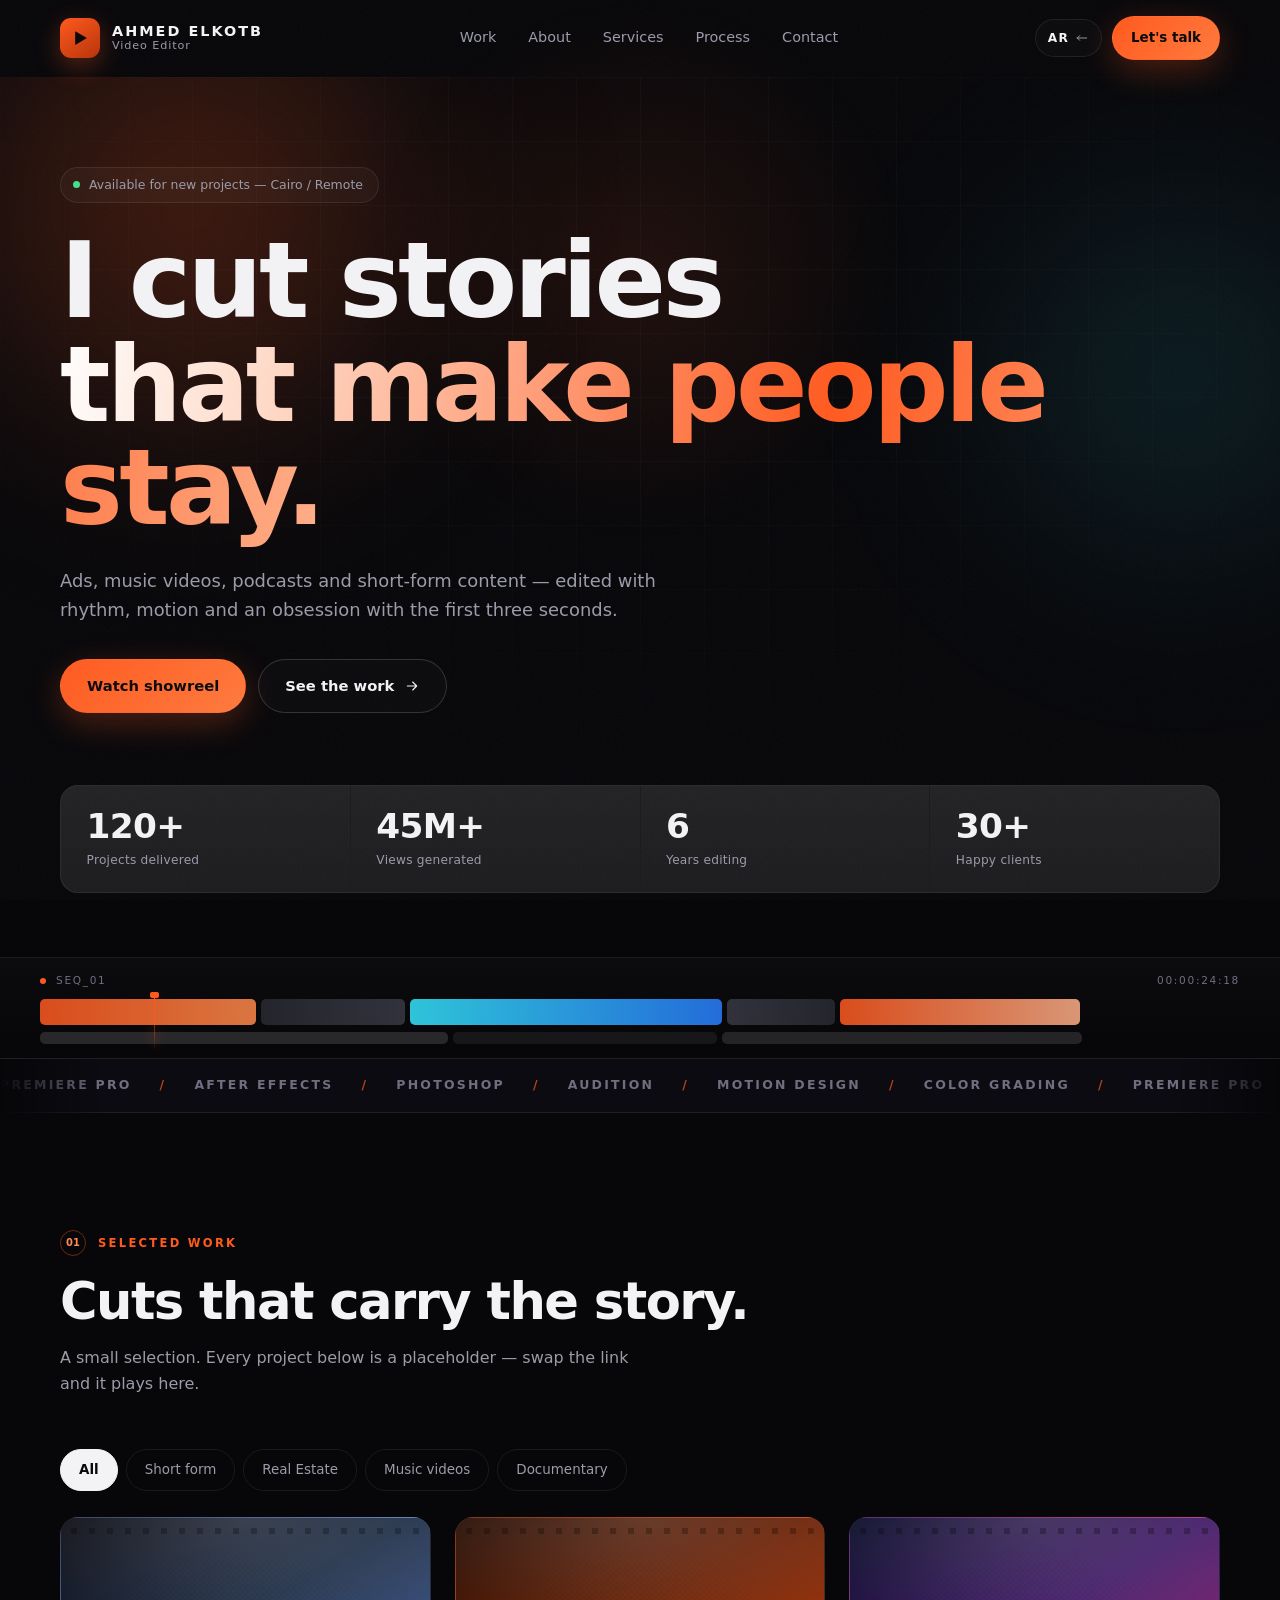
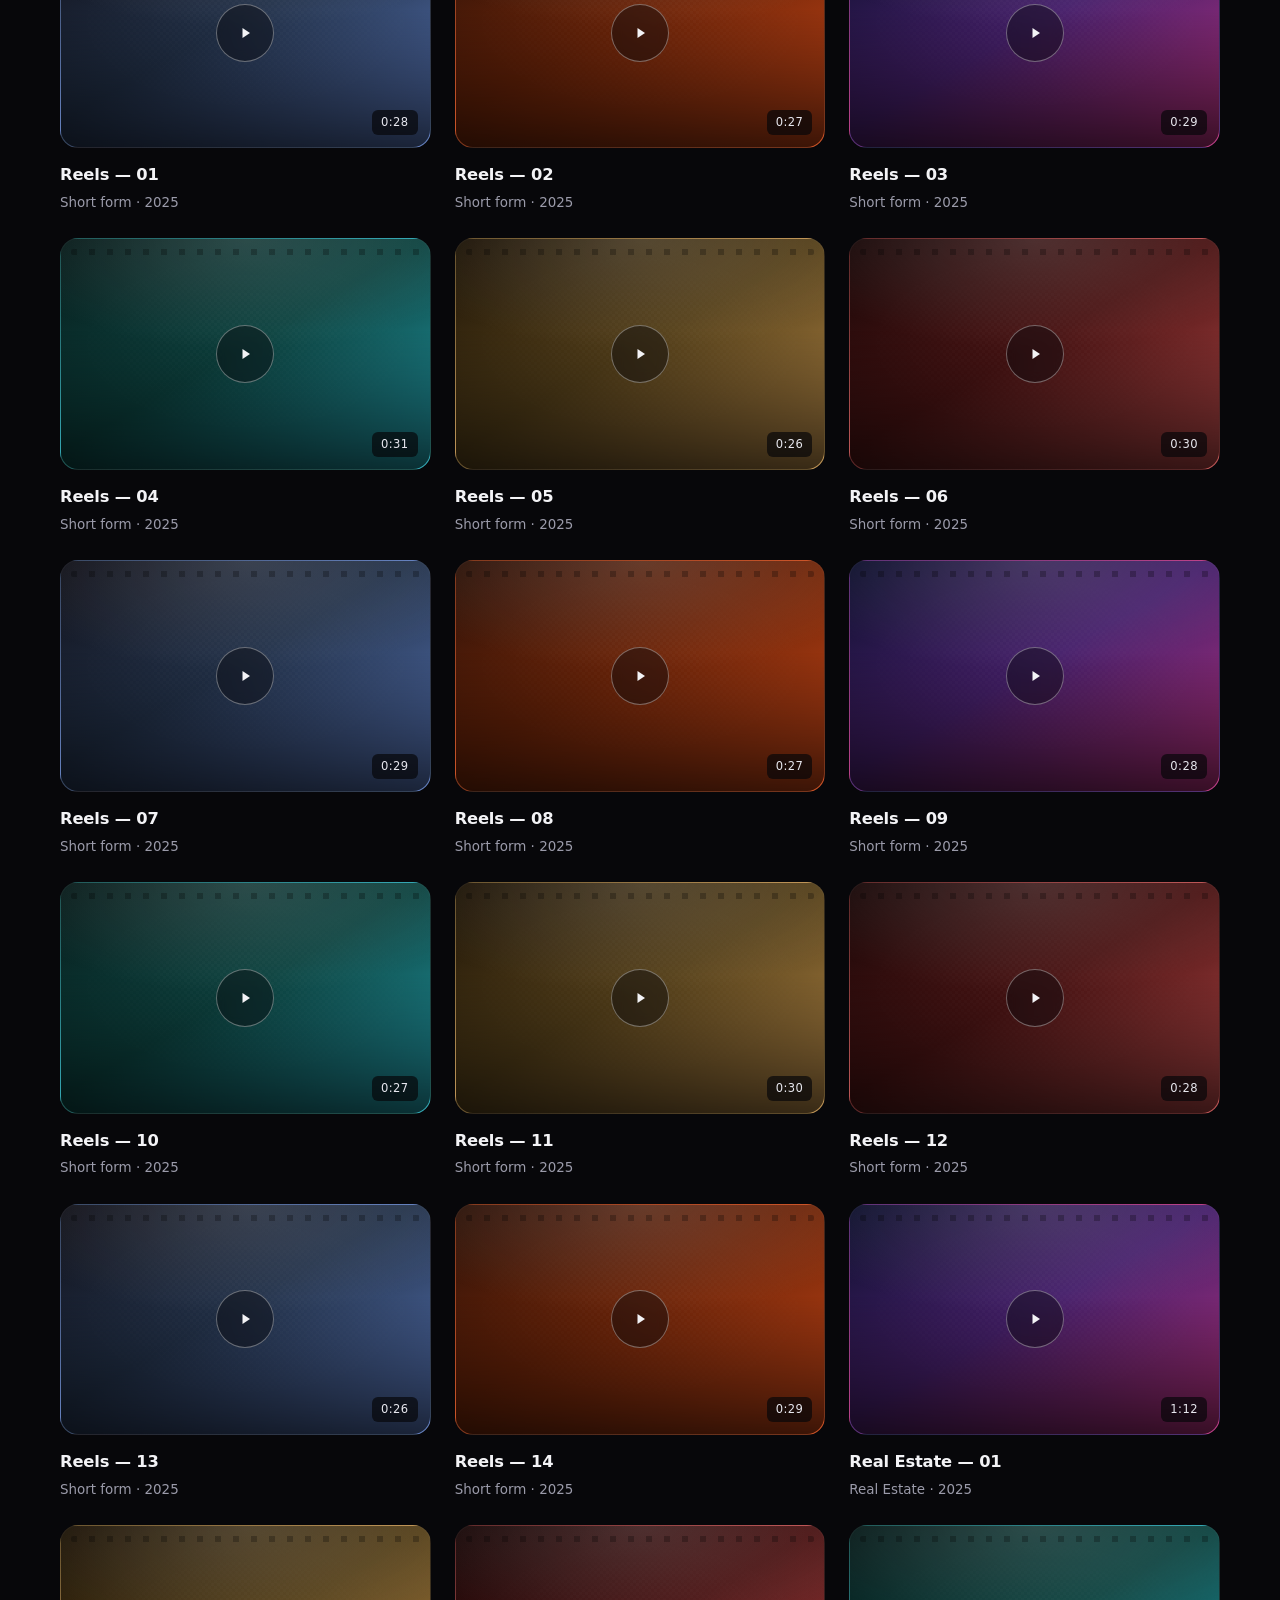
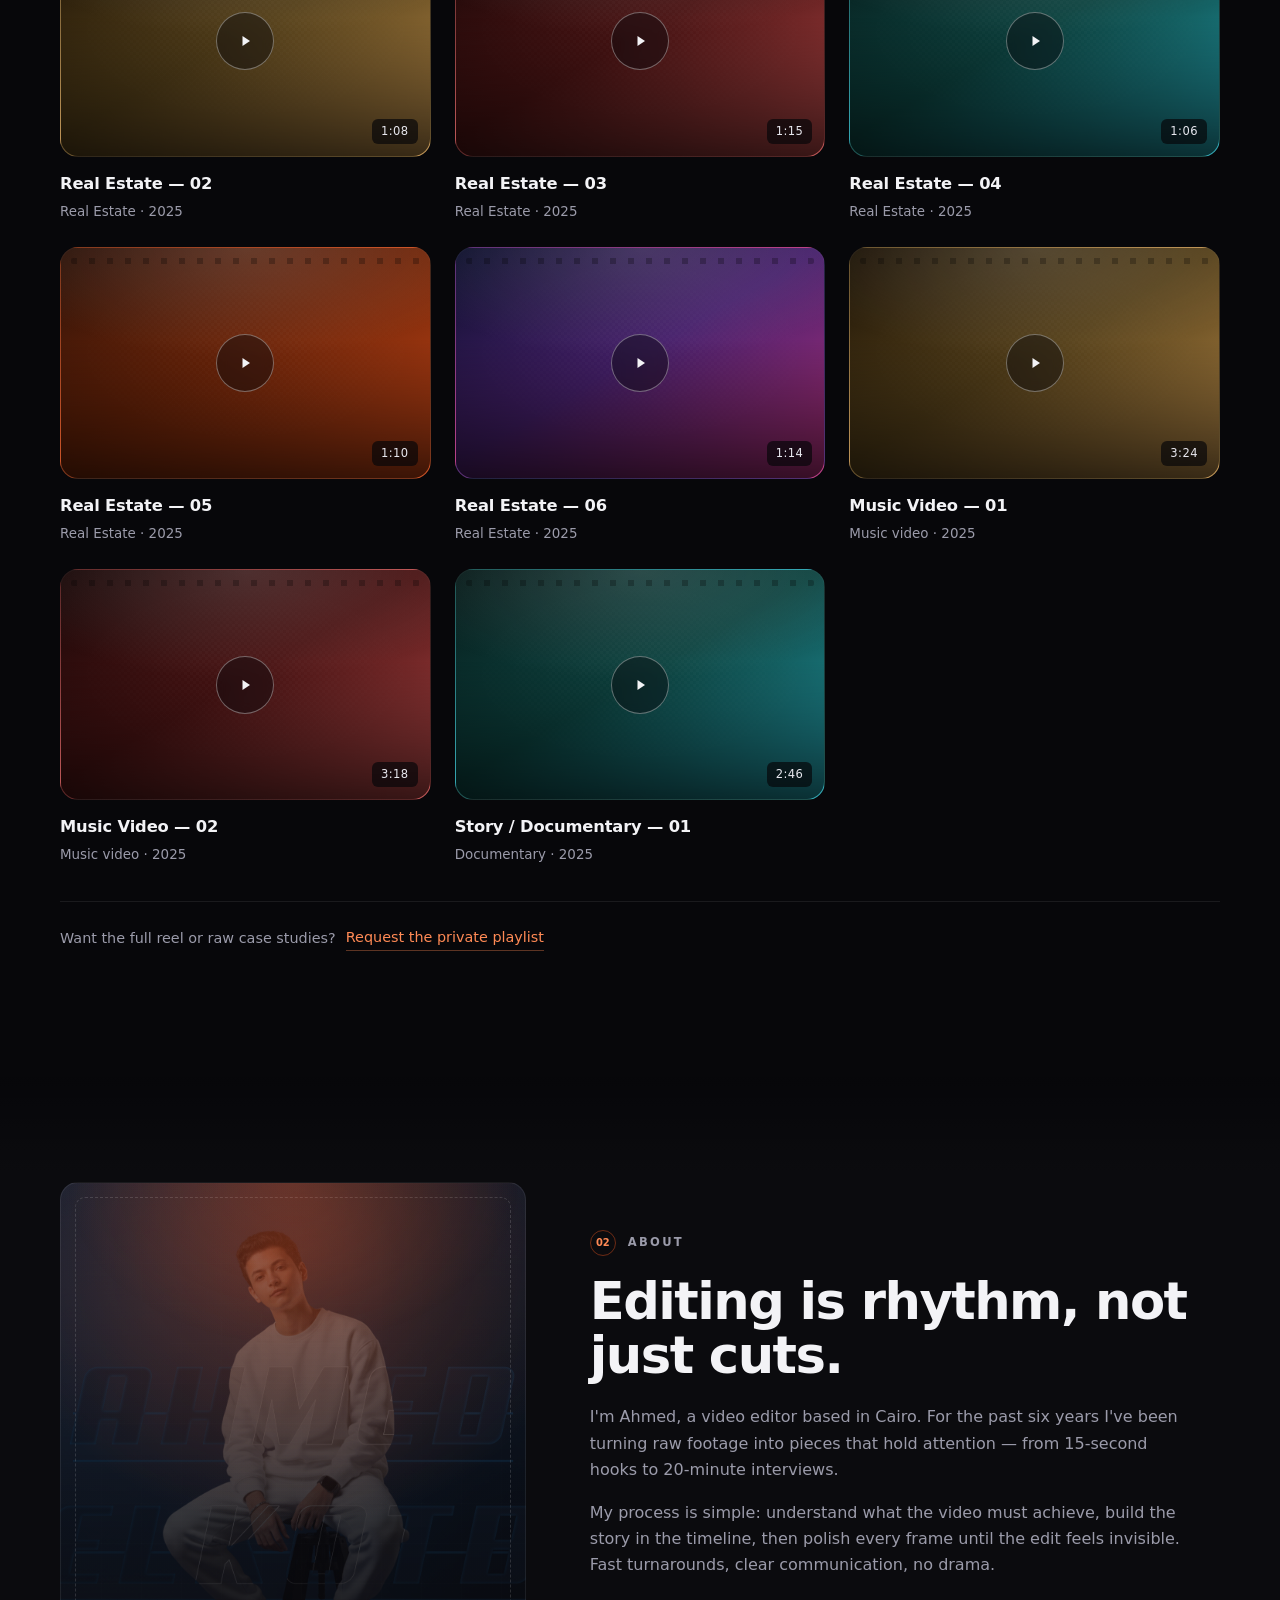
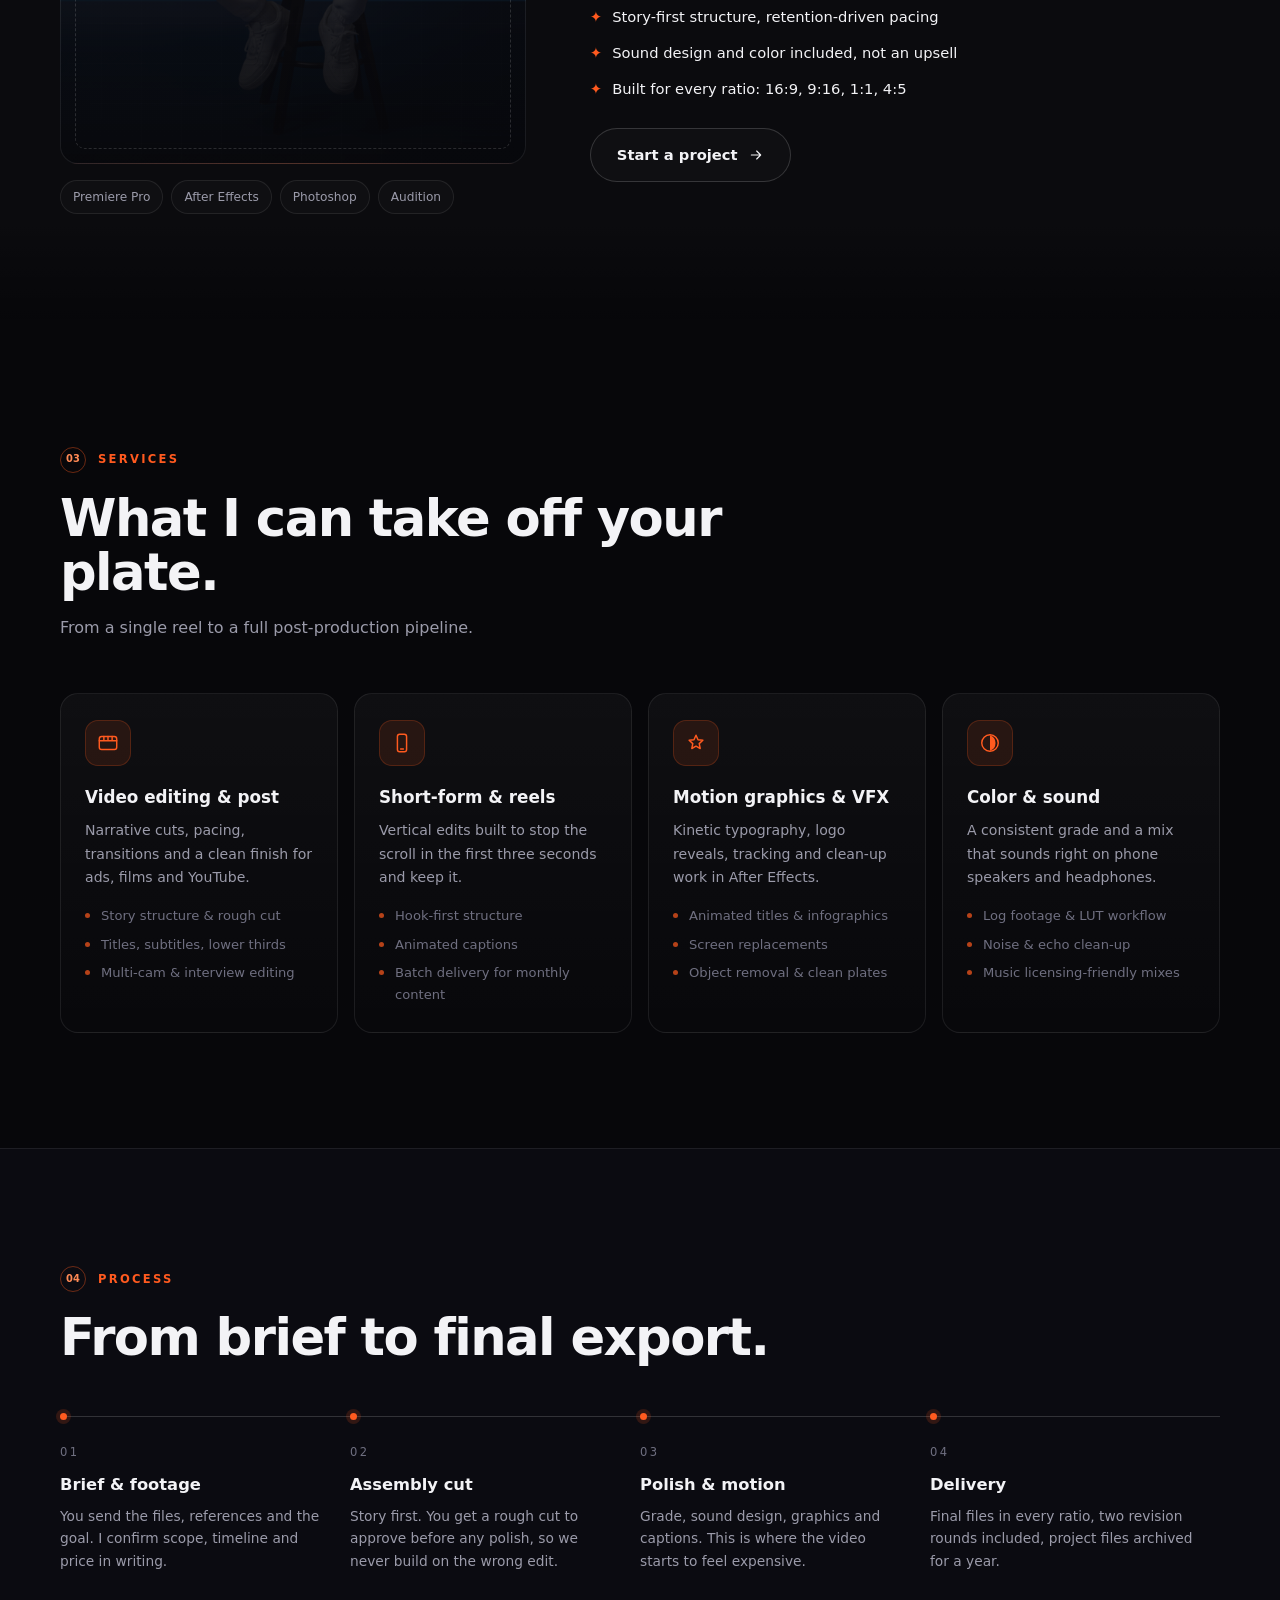
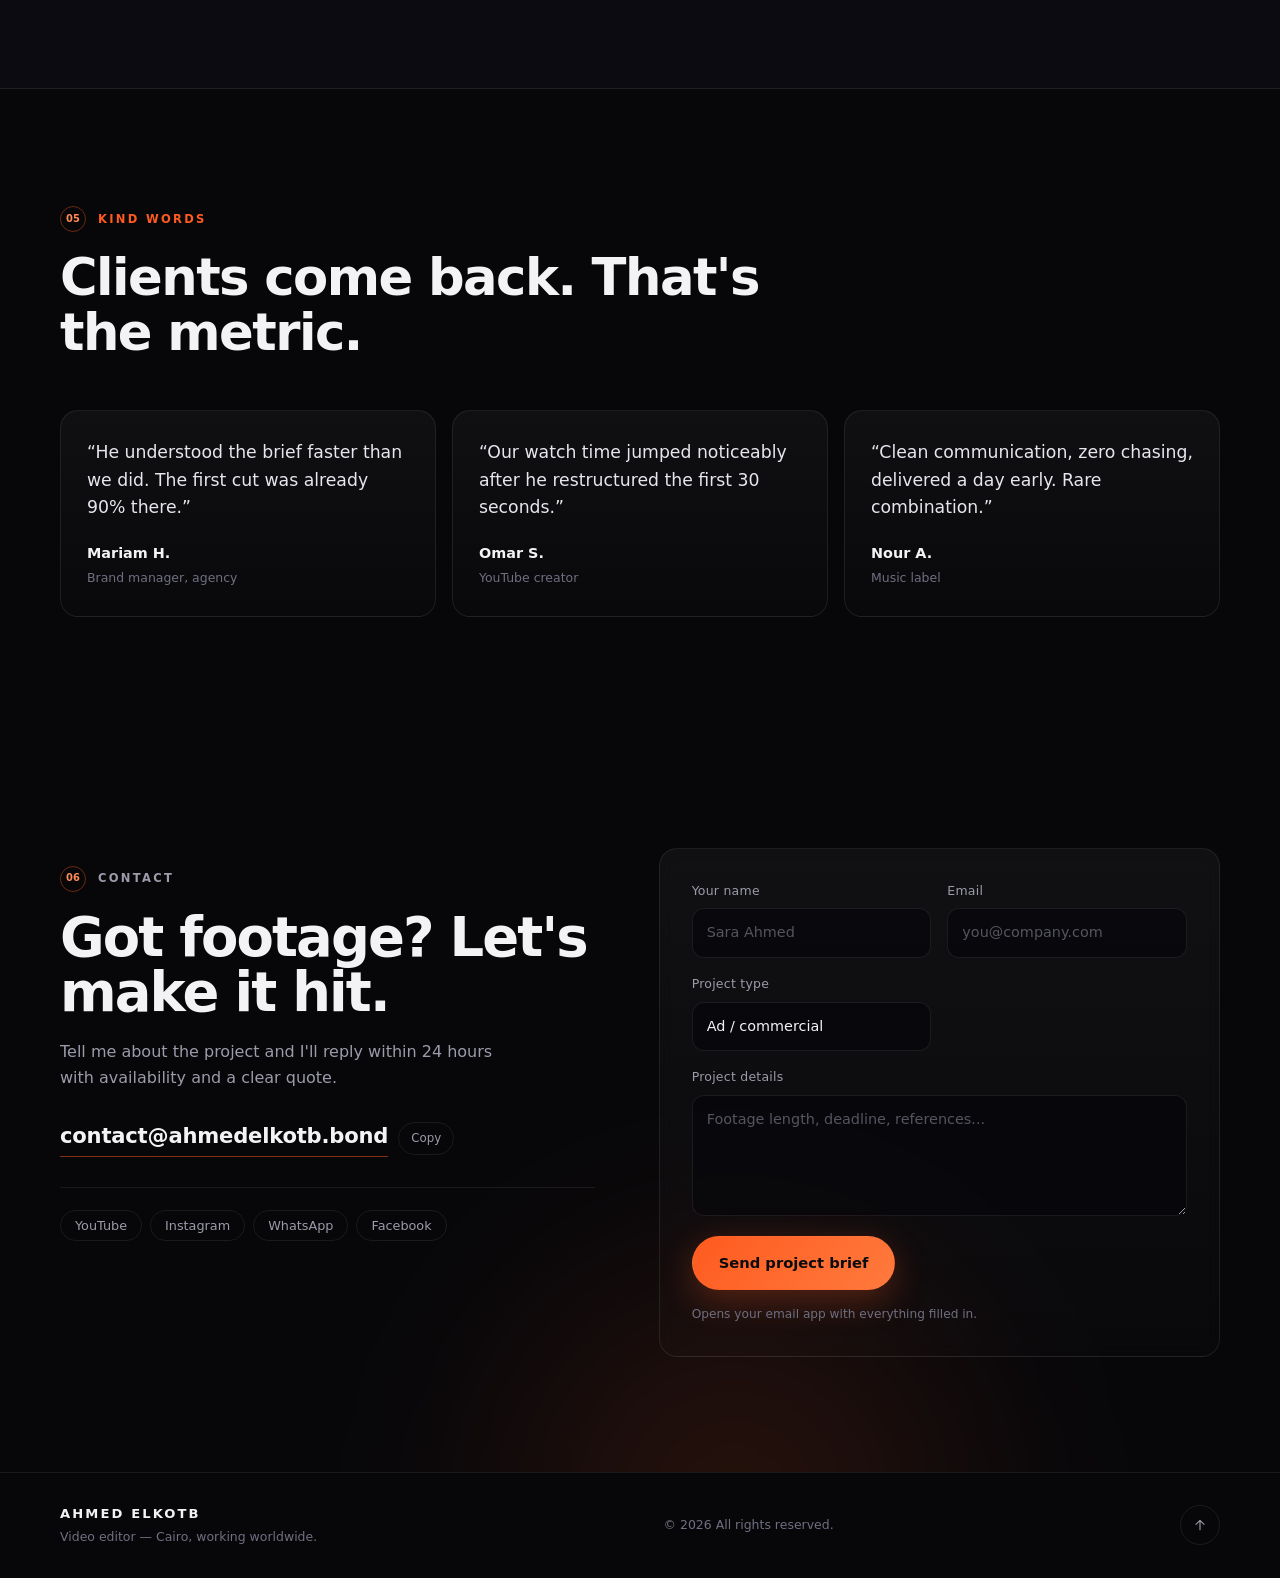
==== commit 26e2a6b1: "Update index.html" ====
--- a/index.html
+++ b/index.html
@@ -4,11 +4,11 @@
 <meta charset="UTF-8" />
 <meta name="viewport" content="width=device-width, initial-scale=1" />
 <title>Ahmed Elkotb - Video Editor</title>
-<meta name="description" content="Portfolio of Ahmed Elkotb — video editor. Ads, music videos, podcasts and short-form content edited with rhythm and intention." />
+<meta name="description" content="Portfolio of Ahmed Elkotb - Video Editor. Ads, music videos, podcasts and short-form content edited with rhythm and intention." />
 <meta name="theme-color" content="#07070a" />
 
 <meta property="og:type" content="website" />
-<meta property="og:title" content="Ahmed Elkotb — Video Editor" />
+<meta property="og:title" content="Ahmed Elkotb - Video Editor" />
 <meta property="og:description" content="Ads, music videos, podcasts and short-form content edited with rhythm and intention." />
 <meta property="og:image" content="assets/og-cover.png" />
 <meta property="og:image:width" content="1200" />
